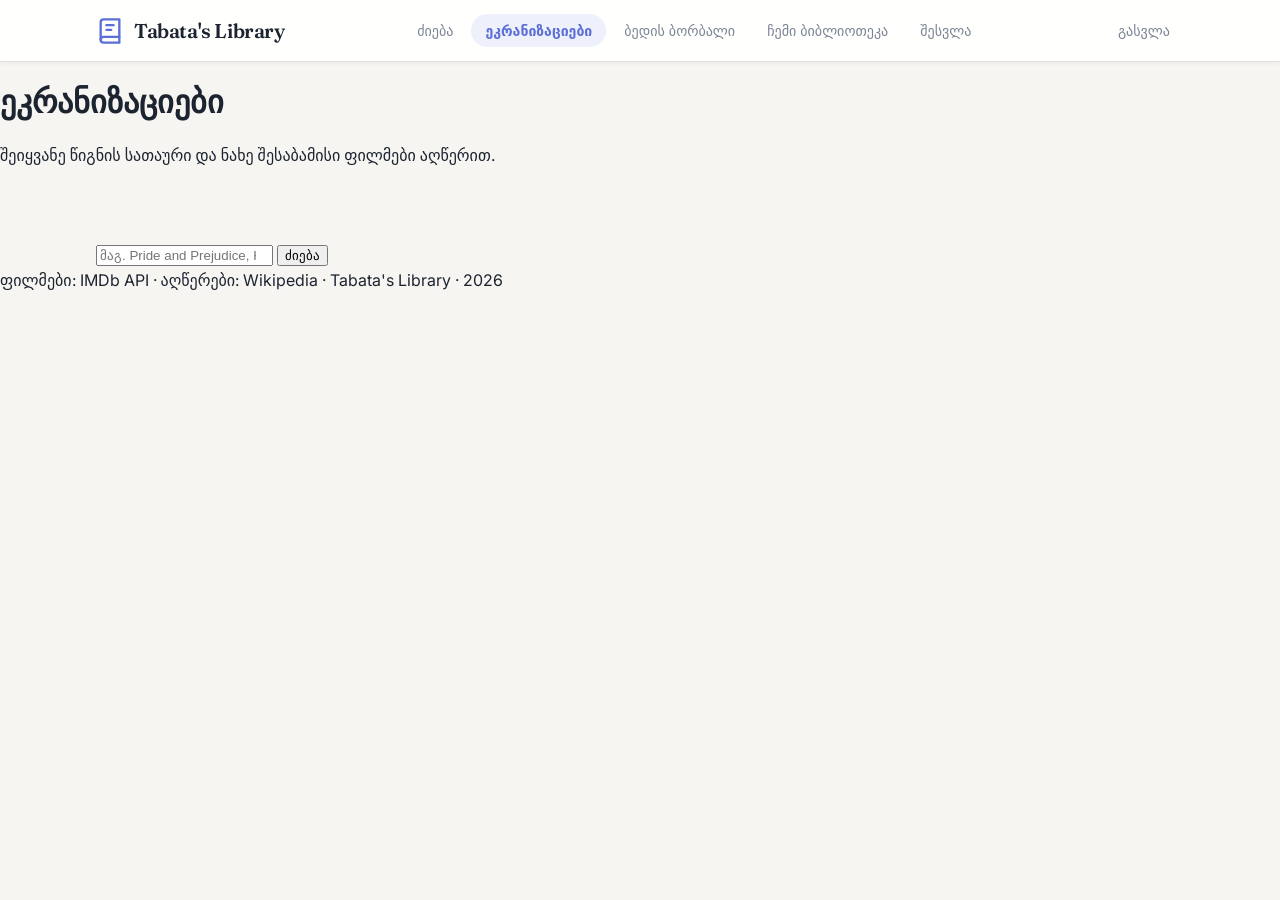
==== adaptations.html @ bb5776ea "feat: added 2 page 1 for saved books in "my library" and other for "movies"" ====
<!DOCTYPE html>
<html lang="ka">
<head>
  <meta charset="UTF-8" />
  <meta name="viewport" content="width=device-width, initial-scale=1.0" />
  <title>ეკრანიზაციები — Tabata's Library</title>
  <link rel="icon" href="assets/logo.svg" type="image/svg+xml" />
  <link rel="preconnect" href="https://fonts.googleapis.com" />
  <link rel="preconnect" href="https://fonts.gstatic.com" crossorigin />
  <link href="https://fonts.googleapis.com/css2?family=Fraunces:ital,wght@0,500;0,600;1,500&family=Inter:wght@400;500;600&display=swap" rel="stylesheet" />
  <link rel="stylesheet" href="css/style.css" />
</head>
<body data-page="adaptations">

  <header class="site-header">
    <nav class="nav" aria-label="მთავარი ნავიგაცია">
      <a class="nav__brand" href="index.html">
        <img src="assets/logo.svg" alt="Tabata's Library ლოგო" width="28" height="28" />
        Tabata's Library
      </a>
      <ul class="nav__links" id="nav-guest" role="list">
        <li><a class="nav__link" href="index.html">ძიება</a></li>
        <li><a class="nav__link" href="adaptations.html">ეკრანიზაციები</a></li>
        <li><a class="nav__link" href="roulette.html">ბედის ბორბალი</a></li>
        <li><a class="nav__link" href="saved.html">ჩემი ბიბლიოთეკა</a></li>
        <li><a class="nav__link" href="login.html">შესვლა</a></li>
      </ul>
      <div class="nav__user" id="nav-user" hidden>
        <ul class="nav__user-links" role="list">
          <li><button class="nav__logout" id="nav-logout" type="button">გასვლა</button></li>
        </ul>
      </div>
    </nav>
  </header>

  <div class="adapt-hero">
    <div class="adapt-hero__overlay"></div>
    <div class="adapt-hero__content">
      <h1 class="adapt-hero__title">ეკრანიზაციები</h1>
      <p class="adapt-hero__sub">შეიყვანე წიგნის სათაური და ნახე შესაბამისი ფილმები აღწერით.</p>
    </div>
    <div class="adapt-hero__wave" aria-hidden="true">
      <svg viewBox="0 0 1440 56" xmlns="http://www.w3.org/2000/svg" preserveAspectRatio="none">
        <path d="M0,0 C480,56 960,56 1440,0 L1440,56 L0,56 Z" fill="#f7f5f2"/>
      </svg>
    </div>
  </div>

  <main class="container">

    <section aria-label="ფილმების ძიება">
      <form class="adapt-search" id="adapt-form">
        <label class="sr-only" for="adapt-input">წიგნის სათაური</label>
        <input
          class="adapt-search__input"
          id="adapt-input"
          type="search"
          name="book"
          placeholder="მაგ. Pride and Prejudice, Harry Potter…"
          required
          minlength="2"
        />
        <button class="btn" type="submit">ძიება</button>
      </form>

      <div class="adapt-picks" id="adapt-picks" hidden aria-label="შენახული წიგნები"></div>

      <div class="films" id="films" aria-live="polite"></div>
    </section>

  </main>

  <footer class="site-footer">
    ფილმები: IMDb API · აღწერები: Wikipedia · Tabata's Library · 2026
  </footer>

  <script type="module" src="js/main.js"></script>
</body>
</html>
---- css/style.css ----
:root {
  /* ფერების პალიტრა */
  --bg:           #f7f5f2;
  --surface:      #ffffff;
  --surface-2:    #f0ece6;
  --ink:          #1c2430;
  --ink-2:        #3d4a5c;
  --muted:        #7a8494;
  --accent:       #5b6fd6;
  --accent-hover: #4a5bc4;
  --accent-soft:  #eef0fb;
  --accent-mid:   #d4daf5;
  --border:       #e4e0d8;
  --danger:       #c45c5c;
  --danger-soft:  #fdf0f0;
  --success:      #4a8f6e;
  --success-soft: #edf7f1;

  /* ჩრდილები */
  --shadow-sm: 0 1px 4px rgba(28, 36, 48, 0.06);
  --shadow-md: 0 6px 24px rgba(28, 36, 48, 0.09);
  --shadow-lg: 0 16px 48px rgba(28, 36, 48, 0.12);

  /* დაშორებები და ფორმები */
  --space:     16px;
  --radius:    12px;
  --radius-lg: 18px;
  --maxw:      1120px;

  /* შრიფტები */
  --font-body: "Inter", system-ui, -apple-system, "Segoe UI", Roboto, sans-serif;
  --font-head: "Fraunces", Georgia, "Times New Roman", serif;
}


/* ===== reset ===== */

*, *::before, *::after { box-sizing: border-box; }

body {
  margin: 0;
  background: var(--bg);
  color: var(--ink);
  font-family: var(--font-body);
  line-height: 1.6;
  -webkit-font-smoothing: antialiased;
}

a   { color: var(--accent); }
img { display: block; max-width: 100%; }
h1, h2, h3 { font-family: var(--font-head); font-weight: 600; line-height: 1.2; }

.sr-only {
  position: absolute;
  width: 1px; height: 1px;
  padding: 0; margin: -1px;
  overflow: hidden;
  clip: rect(0, 0, 0, 0);
  white-space: nowrap;
  border: 0;
}

.container {
  width: 100%;
  max-width: var(--maxw);
  margin: 0 auto;
  padding: 0 var(--space);
}

.spinner {
  display: inline-block;
  width: 18px; height: 18px;
  border: 2.5px solid var(--accent-mid);
  border-top-color: var(--accent);
  border-radius: 50%;
  animation: spin 0.7s linear infinite;
  flex-shrink: 0;
}

@keyframes spin { to { transform: rotate(360deg); } }

.feedback     { font-size: 0.88rem; font-weight: 500; }
.feedback--ok  { color: var(--success); }
.feedback--err { color: var(--danger); }


/* ===== header ===== */

.site-header {
  background: rgba(255, 255, 255, 0.92);
  border-bottom: 1px solid var(--border);
  box-shadow: var(--shadow-sm);
  position: sticky;
  top: 0;
  z-index: 20;
  backdrop-filter: blur(10px);
}


/* ===== nav — Flexbox აქ გამოიყენე ===== */

.nav {
  display: flex;
  align-items: center;
  justify-content: space-between;
  gap: var(--space);
  padding: 14px var(--space);
  max-width: var(--maxw);
  margin: 0 auto;
}

.nav__brand {
  display: flex;
  align-items: center;
  gap: 10px;
  font-family: var(--font-head);
  font-size: 1.25rem;
  font-weight: 600;
  color: var(--ink);
  text-decoration: none;
  letter-spacing: -0.02em;
}

.nav__links {
  display: flex;
  gap: 4px;
  list-style: none;
  margin: 0;
  padding: 0;
  flex-wrap: wrap;
  justify-content: flex-end;
}

.nav__link {
  padding: 8px 14px;
  border-radius: 999px;
  text-decoration: none;
  color: var(--muted);
  font-weight: 500;
  font-size: 0.88rem;
  transition:  0.15s, color 0.15s;
}

.nav__link:hover      { background: var(--accent-soft); color: var(--accent); }
.nav__link--active    { color: var(--accent); background: var(--accent-soft); font-weight: 600; }

.nav__user {
  display: flex;
  align-items: center;
  gap: 16px;
  flex-wrap: wrap;
  justify-content: flex-end;
}

.nav__user-text        { font-size: 0.85rem; color: var(--muted); }
.nav__user-text strong { color: var(--ink); font-weight: 600; }

.nav__user-links {
  display: flex;
  gap: 4px;
  list-style: none;
  margin: 0;
  padding: 0;
  flex-wrap: wrap;
}

.nav__logout {
  padding: 8px 14px;
  border-radius: 999px;
  border: none;
  background: transparent;
  color: var(--muted);
  font-family: inherit;
  font-size: 0.88rem;
  font-weight: 500;
  cursor: pointer;
  transition:  0.15s, color 0.15s;
}

.nav__logout:hover { background: var(--danger-soft); color: var(--danger); }


/* ===== hero — მთავარი გვერდი ===== */

.hero-band {
  position: relative;
  background-image: url('../assets/bg-shelf-dark.jpg');
  background-size: cover;
  background-position: center 30%;
  overflow: hidden;
}

.hero-band::before {
  content: '';
  position: absolute;
  inset: 0;
  background: linear-gradient(160deg, rgba(8,5,2,0.72) 0%, rgba(20,12,4,0.82) 60%, rgba(30,18,6,0.88) 100%);
  z-index: 0;
}

.hero-band::after {
  content: '';
  position: absolute;
  top: -80px; right: -100px;
  width: 420px; height: 420px;
  border-radius: 50%;
  background: radial-gradient(circle, rgba(91,111,214,0.18) 0%, transparent 50%);
  pointer-events: none;
  z-index: 0;
}

.hero {
  position: relative;
  z-index: 1;
  padding: 80px var(--space) 60px;
  text-align: center;
  max-width: var(--maxw);
  margin: 0 auto;
}

.hero__title {
  font-size: 2.7rem;
  margin: 0 0 12px;
  letter-spacing: -0.03em;
  line-height: 1.12;
  color: #f5f0e8;
  text-shadow: 0 2px 24px rgba(0,0,0,0.45);
}

.hero__title em { color: #d4b896; font-style: normal; }

.hero__subtitle {
  color: rgba(245,240,232,0.72);
  margin: 0 auto;
  max-width: 520px;
  font-size: 1.05rem;
}

.search {
  display: flex;
  gap: 10px;
  margin: 32px auto 0;
  max-width: 580px;
}

.search__input {
  flex: 1;
  padding: 15px 20px;
  font-size: 1rem;
  border: 1.5px solid rgba(255,255,255,0.22);
  border-radius: var(--radius);
  background: rgba(255,255,255,0.12);
  backdrop-filter: blur(12px);
  font-family: inherit;
  color: #f5f0e8;
  transition: border-color 0.15s, box-shadow 0.15s,  0.15s;
}

.search__input::placeholder { color: rgba(245,240,232,0.52); }

.search__input:focus {
  outline: none;
  border-color: rgba(212,184,150,0.6);
  background: rgba(255,255,255,0.18);
  box-shadow: 0 0 0 3px rgba(212,184,150,0.18);
  color: #f5f0e8;
}

.btn--hero {
  background: #d4b896;
  color: #1c1208;
  font-weight: 600;
  border: none;
  padding: 15px 28px;
  border-radius: var(--radius);
  font-family: inherit;
  font-size: 1rem;
  cursor: pointer;
  transition:  0.15s, transform 0.12s;
  white-space: nowrap;
}

.btn--hero:hover { background: #c9a67c; transform: translateY(-1px); }

.hero-band__wave {
  position: relative;
  z-index: 1;
  line-height: 0;
  margin-top: -2px;
}

.hero-band__wave svg { display: block; width: 100%; height: 72px; }

/* ===== login გვერდი ===== */

body.login-page {
  min-height: 100vh;
  background: var(--bg);
  overflow-x: hidden;
}

.login-split {
  display: grid;
  grid-template-columns: 1fr 1fr;
  min-height: 100vh;
}

.login-split__visual {
  position: relative;
  background-image: url('../assets/ loginis_foto.jpg');
  background-size: cover;
  background-position: center 30%;
  display: flex;
  flex-direction: column;
  justify-content: flex-end;
  overflow: hidden;
}

.login-split__visual-overlay {
  position: absolute;
  inset: 0;
  background: linear-gradient(180deg, rgba(10,6,2,0.35) 0%, rgba(50,31,12,0.5) 70%, rgba(10,6,2,0.92) 100%);
}

.login-split__visual-content {
  position: relative;
  z-index: 1;
  padding: 48px 48px 52px;
  display: flex;
  flex-direction: column;
  gap: 28px;
}

.login-split__brand {
  display: flex;
  align-items: center;
  gap: 12px;
  font-family: var(--font-head);
  font-size: 1.4rem;
  font-weight: 600;
  color: #f5f0e8;
  letter-spacing: -0.02em;
}

.login-split__brand img { filter: brightness(0) invert(1); opacity: 0.9; }

.login-split__quote {
  margin: 0;
  font-family: var(--font-head);
  font-style: italic;
  font-size: 1.25rem;
  line-height: 1.55;
  color: rgba(245,240,232,0.88);
  border-left: 3px solid #d4b896;
  padding-left: 20px;
}

.login-split__quote cite {
  display: block;
  margin-top: 14px;
  font-style: normal;
  font-family: var(--font-body);
  font-size: 0.82rem;
  color: #d4b896;
  font-weight: 500;
  letter-spacing: 0.02em;
}

.login-split__back {
  font-size: 0.82rem;
  color: rgba(245,240,232,0.55);
  text-decoration: none;
  transition: color 0.15s;
  align-self: flex-start;
}

.login-split__back:hover { color: #d4b896; }

.login-split__form-panel {
  background: var(--bg);
  display: flex;
  flex-direction: column;
  overflow-y: auto;
}

.login-split__nav {
  display: flex;
  gap: 4px;
  padding: 12px 20px;
  border-bottom: 1px solid var(--border);
  flex-wrap: wrap;
  flex-shrink: 0;
}

.login-split__nav-link {
  padding: 7px 14px;
  border-radius: 999px;
  text-decoration: none;
  color: var(--muted);
  font-size: 0.85rem;
  font-weight: 500;
  transition: background 0.15s, color 0.15s;
}

.login-split__nav-link:hover,
.login-split__nav-link--active    { background: var(--accent-soft); color: var(--accent); }
.login-split__nav-link--active    { font-weight: 600; }

.login-split__main {
  flex: 1;
  display: flex;
  flex-direction: row;
  align-items: center;
  gap: 48px;
  padding: 24px 52px;
  width: 100%;
}

.login-welcome,
#login-form-wrap { flex: 1; min-width: 0; }

#login-form-wrap {
  border-left: 1px solid var(--border);
  padding-left: 48px;
}

.login-split__main:has(#logged-in-panel[hidden]) #login-form-wrap {
  border-left: none;
  padding-left: 0;
}

.login-welcome {
  display: flex;
  flex-direction: column;
  align-items: flex-start;
}

.login-welcome__avatar {
  width: 60px; height: 60px;
  border-radius: 50%;
  background: var(--accent-soft);
  border: 2px solid var(--accent-mid);
  display: flex;
  align-items: center;
  justify-content: center;
  margin-bottom: 18px;
}

.login-welcome__title {
  font-family: var(--font-head);
  font-size: 1.75rem;
  margin: 0 0 8px;
  letter-spacing: -0.03em;
  color: var(--ink);
}

.login-welcome__sub    { margin: 0 0 24px; color: var(--muted); font-size: 0.9rem; }

.login-welcome__actions { display: flex; gap: 10px; flex-wrap: wrap; }

.login-welcome__primary { padding: 12px 24px; font-size: 0.95rem; }

.login-form__title {
  font-size: 1.7rem;
  margin: 0 0 5px;
  letter-spacing: -0.03em;
  color: var(--ink);
}

.login-form__sub { margin: 0 0 18px; color: var(--muted); font-size: 0.9rem; line-height: 1.45; }

.login-split__main .form__row  { margin-bottom: 12px; }
.login-split__main .form__input { padding: 10px 14px; font-size: 0.9rem; }

.login-form__submit {
  width: 100%;
  padding: 11px;
  font-size: 0.95rem;
  margin-top: 4px;
}

.form__row--check { margin-top: -2px; margin-bottom: 6px; }
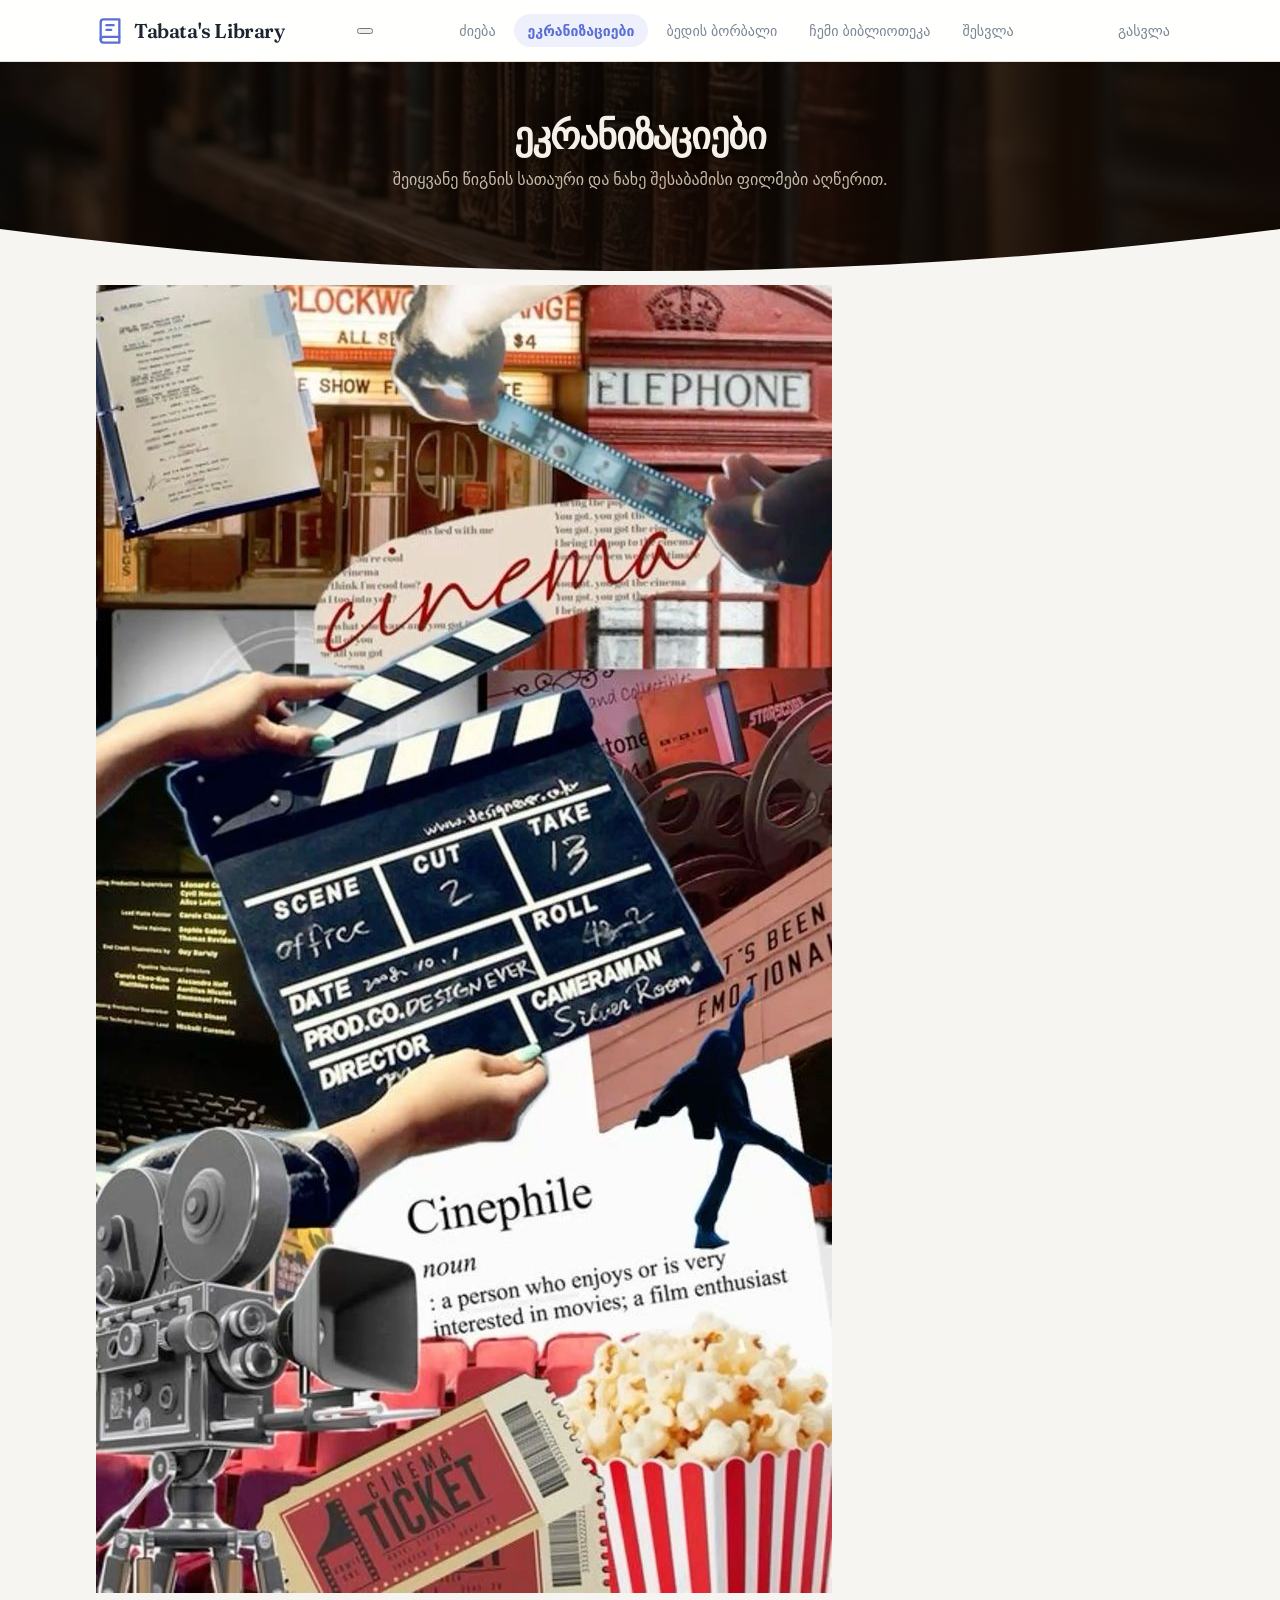
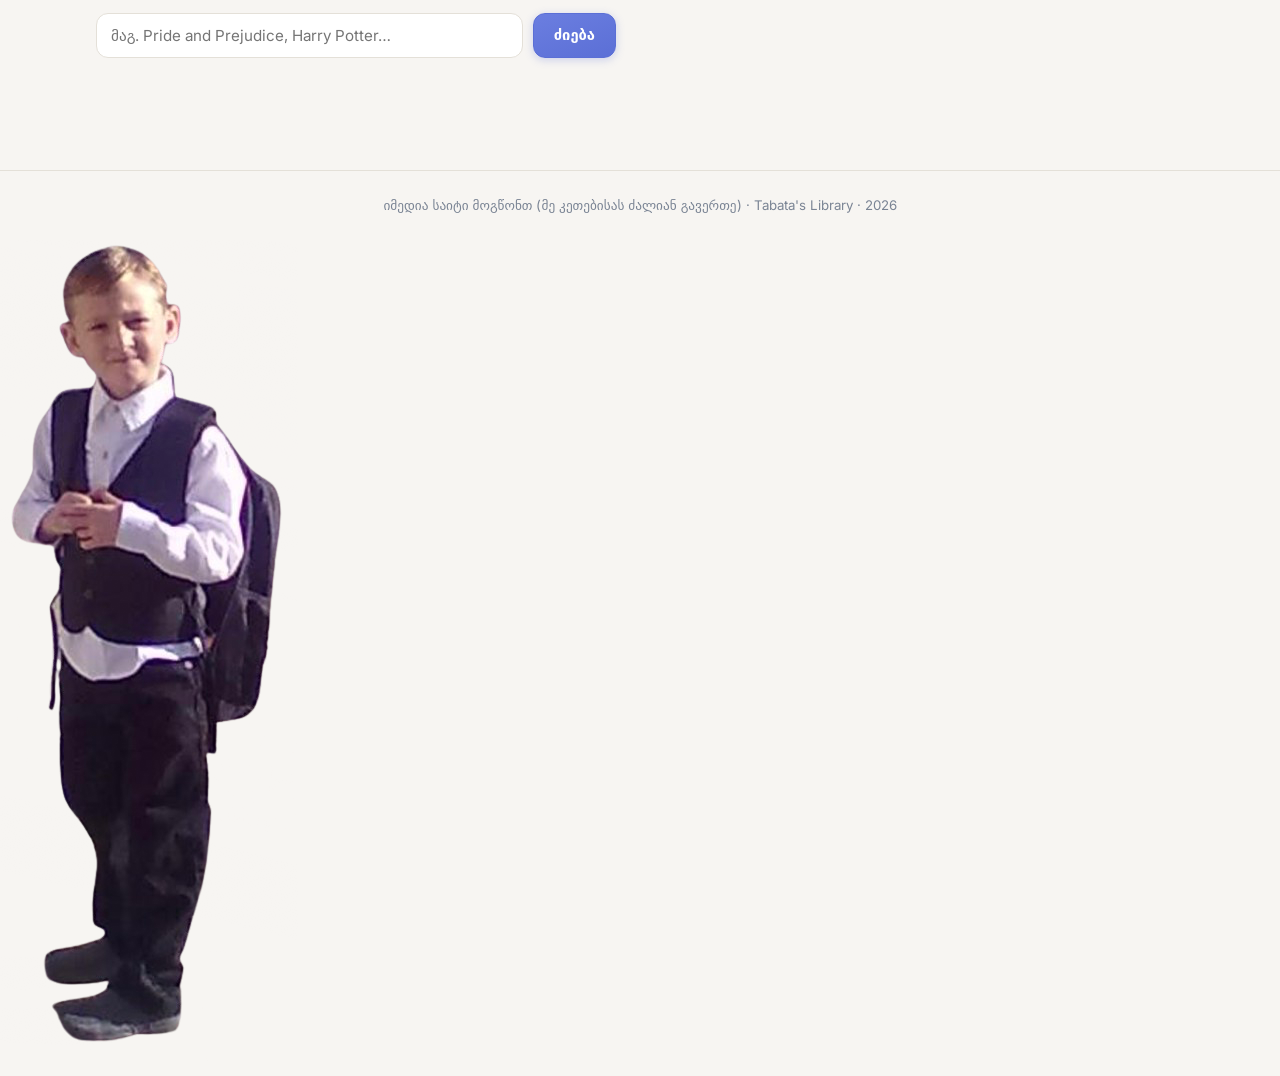
==== commit 1cd79552: "feat: chaneged the footer and also some details" ====
--- a/adaptations.html
+++ b/adaptations.html
@@ -18,15 +18,19 @@
         <img src="assets/logo.svg" alt="Tabata's Library ლოგო" width="28" height="28" />
         Tabata's Library
       </a>
+      <button class="nav__burger" id="nav-burger" type="button" aria-label="მენიუ" aria-expanded="false">
+        <span></span><span></span><span></span>
+      </button>
       <ul class="nav__links" id="nav-guest" role="list">
         <li><a class="nav__link" href="index.html">ძიება</a></li>
         <li><a class="nav__link" href="adaptations.html">ეკრანიზაციები</a></li>
         <li><a class="nav__link" href="roulette.html">ბედის ბორბალი</a></li>
         <li><a class="nav__link" href="saved.html">ჩემი ბიბლიოთეკა</a></li>
-        <li><a class="nav__link" href="login.html">შესვლა</a></li>
+        <li id="nav-login-item"><a class="nav__link" href="login.html">შესვლა</a></li>
       </ul>
       <div class="nav__user" id="nav-user" hidden>
         <ul class="nav__user-links" role="list">
+          <li><span class="nav__user-name" id="nav-user-name"></span></li>
           <li><button class="nav__logout" id="nav-logout" type="button">გასვლა</button></li>
         </ul>
       </div>
@@ -48,32 +52,43 @@
 
   <main class="container">
 
-    <section aria-label="ფილმების ძიება">
-      <form class="adapt-search" id="adapt-form">
-        <label class="sr-only" for="adapt-input">წიგნის სათაური</label>
-        <input
-          class="adapt-search__input"
-          id="adapt-input"
-          type="search"
-          name="book"
-          placeholder="მაგ. Pride and Prejudice, Harry Potter…"
-          required
-          minlength="2"
-        />
-        <button class="btn" type="submit">ძიება</button>
-      </form>
+    <div class="adapt-layout">
 
-      <div class="adapt-picks" id="adapt-picks" hidden aria-label="შენახული წიგნები"></div>
+      <aside class="adapt-sidebar">
+        <img class="adapt-sidebar__img" src="assets/ekranizaciis.jpg" alt="ეკრანიზაციები" />
+      </aside>
 
-      <div class="films" id="films" aria-live="polite"></div>
-    </section>
+      <section class="adapt-content" aria-label="ფილმების ძიება">
+        <form class="adapt-search" id="adapt-form">
+          <label class="sr-only" for="adapt-input">წიგნის სათაური</label>
+          <input
+            class="adapt-search__input"
+            id="adapt-input"
+            type="search"
+            name="book"
+            placeholder="მაგ. Pride and Prejudice, Harry Potter…"
+            required
+            minlength="2"
+          />
+          <button class="btn" type="submit">ძიება</button>
+        </form>
+
+        <div class="adapt-picks" id="adapt-picks" hidden aria-label="შენახული წიგნები"></div>
+
+        <div class="films" id="films" aria-live="polite"></div>
+      </section>
+
+    </div>
 
   </main>
 
   <footer class="site-footer">
-    ფილმები: IMDb API · აღწერები: Wikipedia · Tabata's Library · 2026
+    იმედია საიტი მოგწონთ (მე კეთებისას ძალიან გავერთე) · Tabata's Library · 2026
   </footer>
 
+  
+  <div class="me-corner" title="გამარჯობა! 👋"><img src="assets/me.png" alt="Tabata" /></div>
   <script type="module" src="js/main.js"></script>
+  <script type="module" src="js/adaptations.js"></script>
 </body>
 </html>
--- a/css/style.css
+++ b/css/style.css
@@ -1,3 +1,5 @@
+
+
 :root {
   /* ფერების პალიტრა */
   --bg:           #f7f5f2;
@@ -138,7 +140,7 @@
   color: var(--muted);
   font-weight: 500;
   font-size: 0.88rem;
-  transition:  0.15s, color 0.15s;
+  transition: background 0.15s, color 0.15s;
 }
 
 .nav__link:hover      { background: var(--accent-soft); color: var(--accent); }
@@ -151,9 +153,6 @@
   flex-wrap: wrap;
   justify-content: flex-end;
 }
-
-.nav__user-text        { font-size: 0.85rem; color: var(--muted); }
-.nav__user-text strong { color: var(--ink); font-weight: 600; }
 
 .nav__user-links {
   display: flex;
@@ -174,7 +173,7 @@
   font-size: 0.88rem;
   font-weight: 500;
   cursor: pointer;
-  transition:  0.15s, color 0.15s;
+  transition: background 0.15s, color 0.15s;
 }
 
 .nav__logout:hover { background: var(--danger-soft); color: var(--danger); }
@@ -228,13 +227,6 @@
 }
 
 .hero__title em { color: #d4b896; font-style: normal; }
-
-.hero__subtitle {
-  color: rgba(245,240,232,0.72);
-  margin: 0 auto;
-  max-width: 520px;
-  font-size: 1.05rem;
-}
 
 .search {
   display: flex;
@@ -253,7 +245,7 @@
   backdrop-filter: blur(12px);
   font-family: inherit;
   color: #f5f0e8;
-  transition: border-color 0.15s, box-shadow 0.15s,  0.15s;
+  transition: border-color 0.15s, box-shadow 0.15s, background 0.15s;
 }
 
 .search__input::placeholder { color: rgba(245,240,232,0.52); }
@@ -276,7 +268,7 @@
   font-family: inherit;
   font-size: 1rem;
   cursor: pointer;
-  transition:  0.15s, transform 0.12s;
+  transition: background 0.15s, transform 0.12s;
   white-space: nowrap;
 }
 
@@ -290,6 +282,147 @@
 }
 
 .hero-band__wave svg { display: block; width: 100%; height: 72px; }
+
+
+/* ===== ეკრანიზაციების hero ===== */
+
+.adapt-hero {
+  position: relative;
+  background-image: url('../assets/bg-shelf-dark.jpg');
+  background-size: cover;
+  background-position: center 55%;
+  overflow: hidden;
+}
+
+.adapt-hero__overlay {
+  position: absolute;
+  inset: 0;
+  background: linear-gradient(160deg, rgba(8,5,2,0.75) 0%, rgba(20,10,4,0.85) 100%);
+}
+
+.adapt-hero__content {
+  position: relative;
+  z-index: 1;
+  text-align: center;
+  padding: 52px var(--space) 36px;
+  max-width: var(--maxw);
+  margin: 0 auto;
+}
+
+.adapt-hero__title {
+  font-family: var(--font-head);
+  font-size: 2.4rem;
+  margin: 0 0 10px;
+  letter-spacing: -0.03em;
+  line-height: 1.12;
+  color: #f5f0e8;
+  text-shadow: 0 2px 20px rgba(0,0,0,0.5);
+}
+
+.adapt-hero__sub { margin: 0; color: rgba(245,235,215,0.78); font-size: 1rem; }
+
+.adapt-hero__wave { position: relative; z-index: 1; line-height: 0; }
+.adapt-hero__wave svg { display: block; width: 100%; height: 56px; }
+
+
+/* ===== ბიბლიოთეკის გვერდის hero ===== */
+
+.shelf-hero {
+  position: relative;
+  background-image: url('../assets/bg-shelf-warm.jpg');
+  background-size: cover;
+  background-position: center 35%;
+  overflow: hidden;
+  display: flex;
+  flex-direction: column;
+  justify-content: center;
+}
+
+.shelf-hero__overlay {
+  position: absolute;
+  inset: 0;
+  background: linear-gradient(160deg, rgba(40,22,8,0.70) 0%, rgba(60,35,10,0.78) 100%);
+}
+
+.shelf-hero__content {
+  position: relative;
+  z-index: 1;
+  text-align: center;
+  padding: 52px var(--space) 36px;
+  max-width: var(--maxw);
+  margin: 0 auto;
+  width: 100%;
+}
+
+.shelf-hero__title {
+  font-family: var(--font-head);
+  font-size: 2.4rem;
+  margin: 0 0 10px;
+  letter-spacing: -0.03em;
+  line-height: 1.12;
+  color: #f5f0e8;
+  text-shadow: 0 2px 20px rgba(0,0,0,0.5);
+}
+
+.shelf-hero__sub          { margin: 0; color: rgba(245,235,215,0.80); font-size: 1rem; }
+.shelf-hero__sub strong   { color: #d4b896; }
+
+.shelf-hero__wave         { position: relative; z-index: 1; line-height: 0; }
+.shelf-hero__wave svg     { display: block; width: 100%; height: 56px; }
+
+
+/* ===== სტატისტიკის ბენდი (ჩემი ბიბლიოთეკა) ===== */
+
+.stats-band {
+  background: var(--surface);
+  border-bottom: 1px solid var(--border);
+}
+
+.stats-band__grid {
+  display: flex;
+  align-items: stretch;
+  justify-content: center;
+}
+
+.stats-band__item {
+  flex: 1;
+  display: flex;
+  flex-direction: column;
+  align-items: center;
+  justify-content: center;
+  gap: 4px;
+  padding: 24px 20px;
+  text-align: center;
+}
+
+.stats-band__divider {
+  width: 1px;
+  background: var(--border);
+  align-self: stretch;
+  margin: 16px 0;
+}
+
+.stats-band__num {
+  font-family: var(--font-head);
+  font-size: 2.2rem;
+  font-weight: 600;
+  line-height: 1;
+  color: var(--ink);
+  letter-spacing: -0.03em;
+}
+
+.stats-band__num--want    { color: var(--accent); }
+.stats-band__num--reading { color: #b07a2a; }
+.stats-band__num--read    { color: var(--success); }
+
+.stats-band__label {
+  font-size: 0.72rem;
+  font-weight: 500;
+  color: var(--muted);
+  text-transform: uppercase;
+  letter-spacing: 0.06em;
+}
+
 
 /* ===== login გვერდი ===== */
 
@@ -480,3 +613,843 @@
 }
 
 .form__row--check { margin-top: -2px; margin-bottom: 6px; }
+
+
+/* ===== form ===== */
+
+.form {
+  background: var(--surface);
+  border: 1px solid var(--border);
+  border-radius: var(--radius-lg);
+  padding: 28px;
+  max-width: 460px;
+  margin: 20px 0 64px;
+  box-shadow: var(--shadow-sm);
+}
+
+.form__row    { margin-bottom: 20px; }
+.form__label  { display: block; font-weight: 600; margin-bottom: 6px; font-size: 0.9rem; color: var(--ink-2); }
+.form__hint   { font-size: 0.79rem; color: var(--muted); display: block; margin-top: 5px; }
+
+.form__input {
+  width: 100%;
+  padding: 11px 14px;
+  border: 1.5px solid var(--border);
+  border-radius: 8px;
+  font-family: inherit;
+  font-size: 0.94rem;
+  background: var(--bg);
+  color: var(--ink);
+  transition: border-color 0.15s, box-shadow 0.15s;
+}
+
+.form__input:focus {
+  outline: none;
+  border-color: var(--accent);
+  box-shadow: 0 0 0 3px rgba(91,111,214,0.14);
+}
+
+.form__choice {
+  display: inline-flex;
+  align-items: center;
+  gap: 7px;
+  font-size: 0.91rem;
+  cursor: pointer;
+}
+
+.select {
+  padding: 9px 12px;
+  border: 1.5px solid var(--border);
+  border-radius: 8px;
+  font-family: inherit;
+  font-size: 0.92rem;
+  background: var(--surface);
+  color: var(--ink);
+}
+
+.select:focus { outline: none; border-color: var(--accent); }
+
+/* ეკრანიზაციების ძიების ფორმა */
+.adapt-search {
+  display: flex;
+  gap: 10px;
+  max-width: 520px;
+  margin: 20px 0 8px;
+}
+
+.adapt-search__input {
+  flex: 1;
+  padding: 12px 14px;
+  border: 1px solid var(--border);
+  border-radius: var(--radius);
+  font-family: inherit;
+  font-size: 0.95rem;
+  background: var(--surface);
+  color: var(--ink);
+}
+
+.adapt-search__input:focus { outline: none; border-color: var(--accent); }
+
+.adapt-picks {
+  display: flex;
+  flex-wrap: wrap;
+  gap: 8px;
+  margin: 16px 0 8px;
+}
+
+.adapt-picks__btn {
+  padding: 6px 12px;
+  border: 1px solid var(--border);
+  border-radius: 999px;
+  background: var(--surface);
+  color: var(--ink-2);
+  font-family: inherit;
+  font-size: 0.82rem;
+  cursor: pointer;
+  transition: border-color 0.15s, color 0.15s;
+}
+
+.adapt-picks__btn:hover { border-color: var(--accent); color: var(--accent); }
+
+
+/* ===== results grid — CSS Grid აქ გამოიყენე ===== */
+
+.grid {
+  display: grid;
+  grid-template-columns: repeat(auto-fill, minmax(160px, 1fr));
+  gap: 22px;
+  padding: 28px 0 64px;
+}
+
+
+/* ===== card ===== */
+
+.card {
+  background: var(--surface);
+  border: 1px solid var(--border);
+  border-radius: var(--radius-lg);
+  overflow: hidden;
+  cursor: pointer;
+  display: flex;
+  flex-direction: column;
+  box-shadow: var(--shadow-sm);
+  transition: transform 0.18s ease, box-shadow 0.18s ease;
+}
+
+.card:hover { transform: translateY(-4px); box-shadow: var(--shadow-md); }
+
+.card__cover {
+  width: 100%;
+  aspect-ratio: 2 / 3;
+  object-fit: cover;
+  background: var(--accent-soft);
+}
+
+.card__body {
+  padding: 14px 16px 16px;
+  display: flex;
+  flex-direction: column;
+  gap: 4px;
+  flex: 1;
+}
+
+.card__title  { font-size: 0.92rem; margin: 0; line-height: 1.35; }
+.card__author { font-size: 0.8rem;  color: var(--muted); margin: 0; }
+.card__year   { font-size: 0.76rem; color: var(--muted); margin-top: 2px; }
+
+
+/* ===== ფილმის ბარათები (ეკრანიზაციები) ===== */
+
+.films {
+  display: grid;
+  grid-template-columns: repeat(auto-fill, minmax(210px, 1fr));
+  gap: 24px;
+  padding: 24px 0 64px;
+}
+
+.films .status,
+.films .empty { grid-column: 1 / -1; }
+
+.film-card {
+  display: flex;
+  flex-direction: column;
+  background: var(--surface);
+  border: 1px solid var(--border);
+  border-radius: var(--radius-lg);
+  overflow: hidden;
+  box-shadow: var(--shadow-sm);
+  transition: box-shadow 0.2s, transform 0.2s;
+}
+
+.film-card:hover { box-shadow: var(--shadow-md); transform: translateY(-4px); }
+
+.film-card__poster-wrap {
+  position: relative;
+  width: 100%;
+  aspect-ratio: 2 / 3;
+  background: var(--surface-2);
+  overflow: hidden;
+}
+
+.film-card__poster {
+  width: 100%; height: 100%;
+  object-fit: cover;
+  object-position: center top;
+  display: block;
+  transition: transform 0.3s ease;
+}
+
+.film-card:hover .film-card__poster { transform: scale(1.04); }
+
+.film-card__poster-placeholder {
+  width: 100%; height: 100%;
+  display: flex;
+  align-items: center;
+  justify-content: center;
+  background: linear-gradient(135deg, var(--accent-soft) 0%, var(--surface-2) 100%);
+  color: var(--muted);
+  font-size: 3rem;
+}
+
+.film-card__body {
+  display: flex;
+  flex-direction: column;
+  gap: 6px;
+  padding: 14px 16px 16px;
+  flex: 1;
+}
+
+.film-card__title {
+  font-family: var(--font-head);
+  font-size: 1rem;
+  font-weight: 600;
+  margin: 0;
+  line-height: 1.3;
+  color: var(--ink);
+  letter-spacing: -0.01em;
+}
+
+.film-card__meta {
+  font-size: 0.75rem;
+  color: var(--muted);
+  margin: 0;
+  white-space: nowrap;
+  overflow: hidden;
+  text-overflow: ellipsis;
+}
+
+.film-card__desc {
+  font-size: 0.82rem;
+  color: var(--ink-2);
+  margin: 4px 0 0;
+  line-height: 1.55;
+  display: -webkit-box;
+  -webkit-line-clamp: 4;
+  -webkit-box-orient: vertical;
+  overflow: hidden;
+}
+
+.film-card__link {
+  display: inline-block;
+  font-size: 0.78rem;
+  font-weight: 600;
+  margin-top: auto;
+  padding-top: 10px;
+  text-decoration: none;
+  color: var(--accent);
+}
+
+.film-card__link:hover { text-decoration: underline; }
+
+
+/* ===== წიგნის დეტალების გვერდი ===== */
+
+.detail {
+  display: grid;
+  grid-template-columns: 220px 1fr;
+  gap: 40px;
+  padding: 44px 0 64px;
+}
+
+.detail__cover {
+  width: 100%;
+  border-radius: var(--radius-lg);
+  border: 1px solid var(--border);
+  box-shadow: var(--shadow-md);
+}
+
+.detail__title  { font-size: 2rem; margin: 0 0 6px; letter-spacing: -0.02em; }
+.detail__author { color: var(--muted); margin: 0 0 20px; font-size: 1.05rem; }
+.detail__desc   { margin: 16px 0; max-width: 62ch; line-height: 1.75; color: var(--ink-2); }
+
+.subjects {
+  display: flex;
+  flex-wrap: wrap;
+  gap: 8px;
+  list-style: none;
+  padding: 0;
+  margin: 16px 0;
+}
+
+.subjects__tag {
+  font-size: 0.78rem;
+  background: var(--accent-soft);
+  color: var(--accent);
+  padding: 4px 11px;
+  border-radius: 999px;
+  font-weight: 500;
+}
+
+.shelf-box {
+  display: flex;
+  flex-wrap: wrap;
+  align-items: center;
+  gap: 10px;
+  padding: 16px 18px;
+  background: var(--surface-2);
+  border: 1px solid var(--border);
+  border-radius: var(--radius);
+  margin: 20px 0;
+}
+
+.free-read {
+  padding: 16px 18px;
+  background: var(--accent-soft);
+  border: 1px solid var(--accent-mid);
+  border-radius: var(--radius);
+  margin: 20px 0;
+}
+
+.free-read__label { margin: 0 0 10px; font-size: 0.9rem; color: var(--ink-2); }
+
+.free-read__row { display: flex; gap: 10px; flex-wrap: wrap; }
+
+.back-link {
+  display: inline-flex;
+  align-items: center;
+  gap: 4px;
+  margin: 28px 0 0;
+  text-decoration: none;
+  font-weight: 500;
+  color: var(--muted);
+  font-size: 0.9rem;
+}
+
+.back-link:hover { color: var(--accent); }
+
+
+/* ===== saved grid — CSS Grid აქ გამოიყენე ===== */
+
+.filter-tabs {
+  display: flex;
+  gap: 6px;
+  flex-wrap: wrap;
+  padding: 24px 0 8px;
+}
+
+.filter-tab {
+  padding: 8px 18px;
+  border: 1.5px solid var(--border);
+  border-radius: 999px;
+  background: var(--surface);
+  color: var(--ink-2);
+  font-family: inherit;
+  font-size: 0.85rem;
+  font-weight: 500;
+  cursor: pointer;
+  transition: border-color 0.15s, background 0.15s, color 0.15s;
+}
+
+.filter-tab:hover            { border-color: var(--accent-mid); color: var(--accent); background: var(--accent-soft); }
+.filter-tab--active          { background: var(--accent); border-color: var(--accent); color: #fff; }
+.filter-tab--active:hover    { background: var(--accent-hover); border-color: var(--accent-hover); color: #fff; }
+
+.shelf-card {
+  background: var(--surface);
+  border: 1px solid var(--border);
+  border-radius: var(--radius-lg);
+  overflow: hidden;
+  display: flex;
+  flex-direction: column;
+  box-shadow: var(--shadow-sm);
+  transition: box-shadow 0.18s, transform 0.18s;
+}
+
+.shelf-card:hover { box-shadow: var(--shadow-md); transform: translateY(-3px); }
+
+.shelf-card__link { display: block; text-decoration: none; color: inherit; }
+
+.shelf-card__cover {
+  width: 100%;
+  aspect-ratio: 2 / 3;
+  object-fit: cover;
+  object-position: center top;
+  background: var(--accent-soft);
+  display: block;
+  transition: transform 0.3s ease;
+}
+
+.shelf-card:hover .shelf-card__cover { transform: scale(1.03); }
+
+.shelf-card__body {
+  padding: 14px 16px 12px;
+  display: flex;
+  flex-direction: column;
+  gap: 6px;
+}
+
+.shelf-card__title  { font-size: 0.95rem; font-weight: 600; margin: 0; line-height: 1.35; color: var(--ink); }
+.shelf-card__author { font-size: 0.82rem; color: var(--muted); margin: 0; }
+
+.shelf-card__badge {
+  align-self: flex-start;
+  font-size: 0.7rem;
+  padding: 3px 10px;
+  border-radius: 999px;
+  font-weight: 600;
+  letter-spacing: 0.02em;
+}
+
+.shelf-card__badge--want    { background: var(--accent-soft);  color: var(--accent); }
+.shelf-card__badge--reading { background: #fff4e6;              color: #b07a2a; }
+.shelf-card__badge--read    { background: var(--success-soft);  color: var(--success); }
+
+.shelf-card__actions {
+  display: flex;
+  align-items: center;
+  flex-wrap: wrap;
+  gap: 8px;
+  padding: 0 14px 14px;
+  margin-top: auto;
+}
+
+.shelf-card__actions .select { flex: 1; min-width: 0; }
+
+
+/* ===== buttons ===== */
+
+.btn {
+  display: inline-flex;
+  align-items: center;
+  justify-content: center;
+  gap: 6px;
+  font-family: inherit;
+  font-size: 0.92rem;
+  font-weight: 600;
+  padding: 11px 20px;
+  border-radius: var(--radius);
+  border: 1.5px solid var(--accent);
+  background: linear-gradient(160deg, #6b7ee0 0%, var(--accent) 100%);
+  color: #fff;
+  cursor: pointer;
+  text-decoration: none;
+  transition: filter 0.15s, transform 0.1s, box-shadow 0.15s;
+  box-shadow: 0 2px 8px rgba(91,111,214,0.28);
+}
+
+.btn:hover        { filter: brightness(1.06); transform: translateY(-1px); }
+.btn:active       { transform: translateY(0); }
+.btn:focus-visible { outline: 2px solid var(--ink); outline-offset: 2px; }
+
+.btn--ghost {
+  background: transparent;
+  box-shadow: none;
+  color: var(--accent);
+}
+
+.btn--ghost:hover { background: var(--accent-soft); box-shadow: none; transform: none; filter: none; }
+
+.btn--danger {
+  background: transparent;
+  box-shadow: none;
+  border-color: var(--danger);
+  color: var(--danger);
+}
+
+.btn--danger:hover { background: var(--danger-soft); box-shadow: none; transform: none; filter: none; }
+
+.btn--small { padding: 7px 14px; font-size: 0.82rem; }
+
+
+/* ===== ჩატვირთვის და შეცდომის მდგომარეობები ===== */
+
+.status {
+  grid-column: 1 / -1;
+  padding: 36px;
+  text-align: center;
+  border-radius: var(--radius);
+  font-weight: 500;
+  display: flex;
+  align-items: center;
+  justify-content: center;
+  gap: 8px;
+}
+
+.status--loading { color: var(--muted); }
+.status--error   { color: var(--danger); background: var(--danger-soft); }
+
+.empty {
+  grid-column: 1 / -1;
+  color: var(--muted);
+  text-align: center;
+  padding: 56px 24px;
+  background: var(--surface);
+  border: 1px dashed var(--border);
+  border-radius: var(--radius-lg);
+}
+
+.empty__title  { font-family: var(--font-head); font-size: 1.2rem; color: var(--ink); margin: 0 0 8px; }
+.empty__action { margin-top: 16px; display: inline-flex; }
+
+
+/* ===== footer ===== */
+
+.site-footer {
+  border-top: 1px solid var(--border);
+  padding: 24px var(--space);
+  text-align: center;
+  color: var(--muted);
+  font-size: 0.83rem;
+}
+
+
+
+/* ===== ბედის ბორბალი (Roulette) ===== */
+
+.rq-hero {
+  position: relative;
+  background-image: url('../assets/bg-shelf-dark.jpg');
+  background-size: cover;
+  background-position: center 40%;
+  overflow: hidden;
+}
+
+.rq-hero__overlay {
+  position: absolute;
+  inset: 0;
+  background: linear-gradient(160deg, rgba(8,5,2,0.75) 0%, rgba(20,10,4,0.88) 100%);
+}
+
+.rq-hero__content {
+  position: relative;
+  z-index: 1;
+  text-align: center;
+  padding: 44px var(--space) 30px;
+  max-width: var(--maxw);
+  margin: 0 auto;
+  display: flex;
+  flex-direction: column;
+  align-items: center;
+  gap: 8px;
+}
+
+.rq-hero__badge {
+  display: inline-block;
+  background: rgba(212,184,150,0.18);
+  border: 1px solid rgba(212,184,150,0.35);
+  color: #d4b896;
+  font-size: 0.72rem;
+  font-weight: 600;
+  letter-spacing: 0.1em;
+  text-transform: uppercase;
+  padding: 4px 14px;
+  border-radius: 999px;
+  margin-bottom: 4px;
+}
+
+.rq-hero__title {
+  font-family: var(--font-head);
+  font-size: 2.3rem;
+  margin: 0;
+  letter-spacing: -0.03em;
+  line-height: 1.12;
+  color: #f5f0e8;
+  text-shadow: 0 2px 20px rgba(0,0,0,0.5);
+}
+
+.rq-hero__sub {
+  margin: 4px 0 0;
+  color: rgba(245,235,215,0.75);
+  font-size: 0.98rem;
+}
+
+.rq-hero__wave { position: relative; z-index: 1; line-height: 0; }
+.rq-hero__wave svg { display: block; width: 100%; height: 56px; }
+
+/* Layout */
+.rq-layout {
+  display: grid;
+  grid-template-columns: 360px 1fr;
+  gap: 0;
+  padding: 44px 0 64px;
+  align-items: start;
+}
+
+/* Quiz panel */
+.rq-quiz {
+  padding-right: 44px;
+  border-right: 1px solid var(--border);
+}
+
+.rq-quiz__title {
+  font-family: var(--font-head);
+  font-size: 1.35rem;
+  margin: 0 0 28px;
+  letter-spacing: -0.02em;
+  color: var(--ink);
+}
+
+.rq-group {
+  margin-bottom: 26px;
+}
+
+.rq-group__label {
+  font-size: 0.78rem;
+  font-weight: 600;
+  color: var(--muted);
+  text-transform: uppercase;
+  letter-spacing: 0.07em;
+  margin: 0 0 10px;
+}
+
+.rq-chips {
+  display: flex;
+  flex-wrap: wrap;
+  gap: 8px;
+}
+
+.rq-chip { cursor: pointer; }
+
+.rq-chip input {
+  position: absolute;
+  opacity: 0;
+  width: 0;
+  height: 0;
+  pointer-events: none;
+}
+
+.rq-chip span {
+  display: inline-block;
+  padding: 7px 16px;
+  border: 1.5px solid var(--border);
+  border-radius: 999px;
+  font-size: 0.84rem;
+  font-weight: 500;
+  color: var(--ink-2);
+  background: var(--surface);
+  transition: border-color 0.15s, background 0.15s, color 0.15s;
+  user-select: none;
+}
+
+.rq-chip:hover span {
+  border-color: var(--accent-mid);
+  background: var(--accent-soft);
+  color: var(--accent);
+}
+
+.rq-chip input:checked + span {
+  border-color: var(--accent);
+  background: var(--accent-soft);
+  color: var(--accent);
+  font-weight: 600;
+}
+
+.rq-spin-btn {
+  width: 100%;
+  padding: 13px;
+  font-size: 0.97rem;
+  margin-top: 8px;
+  gap: 10px;
+}
+
+.rq-spin-btn:disabled { opacity: 0.6; cursor: not-allowed; transform: none !important; }
+
+.rq-spin-btn--loading .rq-spin-icon { animation: spin 0.75s linear infinite; }
+
+/* Result panel */
+.rq-result {
+  padding-left: 52px;
+  display: flex;
+  align-items: center;
+  justify-content: center;
+  min-height: 380px;
+}
+
+/* Idle */
+.rq-idle {
+  display: flex;
+  flex-direction: column;
+  align-items: center;
+  gap: 12px;
+}
+
+.rq-cta-btn {
+  padding: 15px 36px;
+  font-size: 1.05rem;
+  gap: 10px;
+}
+
+.rq-idle__msg {
+  margin: 0;
+  font-size: 0.85rem;
+  color: var(--danger);
+  min-height: 1.2em;
+  text-align: center;
+}
+
+/* Loading */
+.rq-loading {
+  display: flex;
+  flex-direction: column;
+  align-items: center;
+  gap: 14px;
+}
+
+.rq-loading__spinner { width: 28px; height: 28px; border-width: 3px; }
+
+.rq-loading__text {
+  margin: 0;
+  color: var(--muted);
+  font-size: 0.9rem;
+}
+
+/* Book card */
+.rq-book {
+  display: flex;
+  gap: 28px;
+  align-items: flex-start;
+  animation: rq-appear 0.4s cubic-bezier(0.22, 1, 0.36, 1);
+}
+
+@keyframes rq-appear {
+  from { opacity: 0; transform: translateY(16px); }
+  to   { opacity: 1; transform: translateY(0); }
+}
+
+.rq-book__cover-wrap {
+  flex-shrink: 0;
+  width: 155px;
+  border-radius: var(--radius);
+  overflow: hidden;
+  box-shadow: var(--shadow-md);
+  background: var(--surface-2);
+}
+
+.rq-book__cover {
+  width: 100%;
+  aspect-ratio: 2 / 3;
+  object-fit: cover;
+  display: block;
+}
+
+.rq-book__body { flex: 1; min-width: 0; }
+
+.rq-book__genre-tag {
+  margin: 0 0 8px;
+  font-size: 0.72rem;
+  font-weight: 600;
+  color: var(--accent);
+  text-transform: uppercase;
+  letter-spacing: 0.1em;
+}
+
+.rq-book__title {
+  font-family: var(--font-head);
+  font-size: 1.45rem;
+  margin: 0 0 5px;
+  letter-spacing: -0.02em;
+  color: var(--ink);
+  line-height: 1.25;
+}
+
+.rq-book__meta {
+  margin: 0 0 14px;
+  color: var(--muted);
+  font-size: 0.88rem;
+}
+
+.rq-book__desc {
+  margin: 0 0 22px;
+  color: var(--ink-2);
+  font-size: 0.9rem;
+  line-height: 1.65;
+}
+
+.rq-book__actions { display: flex; gap: 10px; flex-wrap: wrap; }
+
+.rq-another-btn { gap: 8px; }
+
+/* ===== რესპონსიული ===== */
+
+@media (max-width: 860px) {
+  .login-split          { grid-template-columns: 1fr; min-height: auto; }
+  .login-split__visual  { min-height: 260px; }
+  .login-split__visual-content { padding: 32px 28px 36px; gap: 20px; }
+  .login-split__quote   { font-size: 1.05rem; }
+  .login-split__main    { flex-direction: column; padding: 28px 28px 36px; gap: 28px; }
+  .login-form__title    { font-size: 1.4rem; }
+  #login-form-wrap      { border-left: none; padding-left: 0; border-top: 1px solid var(--border); padding-top: 28px; }
+}
+
+@media (max-width: 600px) {
+  /* მობილური */
+  .nav              { flex-direction: column; gap: 10px; align-items: stretch; }
+  .nav__links       { justify-content: center; }
+  .nav__user        { flex-direction: column; align-items: center; gap: 8px; }
+  .nav__user-links  { justify-content: center; }
+  .search           { flex-direction: column; }
+  .adapt-search     { flex-direction: column; }
+  .detail           { grid-template-columns: 1fr; }
+  .detail__cover    { max-width: 180px; }
+  .grid             { grid-template-columns: repeat(2, 1fr); gap: 14px; }
+  .films            { grid-template-columns: 1fr; }
+  .hero__title       { font-size: 2rem; }
+  .adapt-hero__title { font-size: 1.8rem; }
+  .shelf-hero__title { font-size: 1.8rem; }
+  .rq-hero__title    { font-size: 1.8rem; }
+  .stats-band__num   { font-size: 1.6rem; }
+}
+
+@media (min-width: 1024px) {
+  /* დესქტოპი */
+  .hero__title { font-size: 3.1rem; }
+  .grid        { grid-template-columns: repeat(auto-fill, minmax(175px, 1fr)); }
+}
+
+@media (prefers-reduced-motion: reduce) {
+  .rq-chip span, .card, .btn, .nav__link, .search__input,
+  .form__input, .adapt-picks__btn { transition: none; }
+  .spinner { animation: none; }
+}
+
+
+
+
+@media (max-width: 800px) {
+  .rq-layout {
+    grid-template-columns: 1fr;
+    padding: 28px 0 48px;
+  }
+
+  .rq-quiz {
+    padding-right: 0;
+    border-right: none;
+    border-bottom: 1px solid var(--border);
+    padding-bottom: 32px;
+    margin-bottom: 32px;
+  }
+
+  .rq-result {
+    padding-left: 0;
+    min-height: 280px;
+  }
+
+  .rq-book {
+    flex-direction: column;
+    align-items: center;
+    text-align: center;
+  }
+
+  .rq-book__cover-wrap { width: 130px; }
+  .rq-book__actions { justify-content: center; }
+}
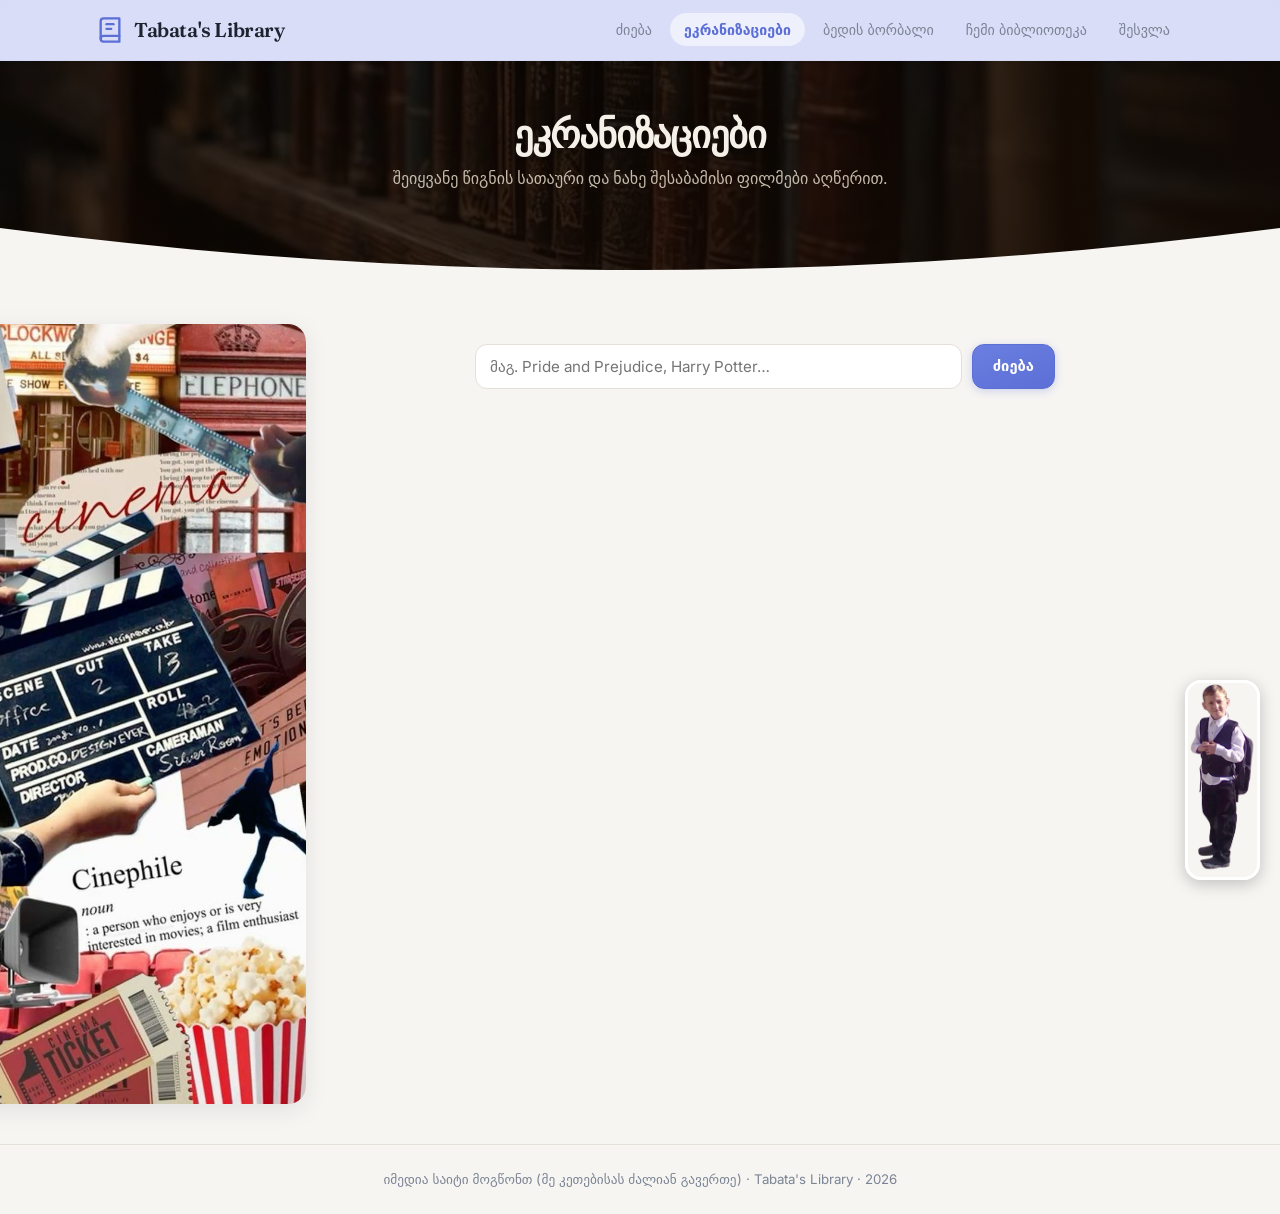
==== commit 846d4b0d: "checking:cheicking" ====
--- a/adaptations.html
+++ b/adaptations.html
@@ -35,6 +35,7 @@
         </ul>
       </div>
     </nav>
+    
   </header>
 
   <div class="adapt-hero">
--- a/css/style.css
+++ b/css/style.css
@@ -35,9 +35,10 @@
 }
 
 
-/* ===== reset ===== */
+/* reset */
 
 *, *::before, *::after { box-sizing: border-box; }
+[hidden] { display: none !important; }
 
 body {
   margin: 0;
@@ -86,11 +87,11 @@
 .feedback--err { color: var(--danger); }
 
 
-/* ===== header ===== */
+/* header */
 
 .site-header {
-  background: rgba(255, 255, 255, 0.92);
-  border-bottom: 1px solid var(--border);
+  background: rgba(207, 213, 248, 0.75);
+  border-bottom: 1px solid var(--accent-mid);
   box-shadow: var(--shadow-sm);
   position: sticky;
   top: 0;
@@ -99,7 +100,7 @@
 }
 
 
-/* ===== nav — Flexbox აქ გამოიყენე ===== */
+/* nav — Flexbox აქ გამოიყენე */
 
 .nav {
   display: flex;
@@ -140,7 +141,7 @@
   color: var(--muted);
   font-weight: 500;
   font-size: 0.88rem;
-  transition: background 0.15s, color 0.15s;
+  transition:  0.15s, color 0.15s;
 }
 
 .nav__link:hover      { background: var(--accent-soft); color: var(--accent); }
@@ -173,13 +174,20 @@
   font-size: 0.88rem;
   font-weight: 500;
   cursor: pointer;
-  transition: background 0.15s, color 0.15s;
+  transition:  0.15s, color 0.15s;
 }
 
 .nav__logout:hover { background: var(--danger-soft); color: var(--danger); }
 
-
-/* ===== hero — მთავარი გვერდი ===== */
+.nav__user-name {
+  padding: 8px 14px;
+  font-size: 0.88rem;
+  font-weight: 600;
+  color: var(--ink);
+}
+
+
+/* hero — მთავარი გვერდი */
 
 .hero-band {
   position: relative;
@@ -245,7 +253,7 @@
   backdrop-filter: blur(12px);
   font-family: inherit;
   color: #f5f0e8;
-  transition: border-color 0.15s, box-shadow 0.15s, background 0.15s;
+  transition: border-color 0.15s, box-shadow 0.15s,  0.15s;
 }
 
 .search__input::placeholder { color: rgba(245,240,232,0.52); }
@@ -268,7 +276,7 @@
   font-family: inherit;
   font-size: 1rem;
   cursor: pointer;
-  transition: background 0.15s, transform 0.12s;
+  transition:  0.15s, transform 0.12s;
   white-space: nowrap;
 }
 
@@ -284,7 +292,7 @@
 .hero-band__wave svg { display: block; width: 100%; height: 72px; }
 
 
-/* ===== ეკრანიზაციების hero ===== */
+/* ეკრანიზაციების hero */
 
 .adapt-hero {
   position: relative;
@@ -325,7 +333,7 @@
 .adapt-hero__wave svg { display: block; width: 100%; height: 56px; }
 
 
-/* ===== ბიბლიოთეკის გვერდის hero ===== */
+/* ბიბლიოთეკის გვერდის hero */
 
 .shelf-hero {
   position: relative;
@@ -371,7 +379,7 @@
 .shelf-hero__wave svg     { display: block; width: 100%; height: 56px; }
 
 
-/* ===== სტატისტიკის ბენდი (ჩემი ბიბლიოთეკა) ===== */
+/* სტატისტიკის ბენდი (ჩემი ბიბლიოთეკა) */
 
 .stats-band {
   background: var(--surface);
@@ -424,7 +432,7 @@
 }
 
 
-/* ===== login გვერდი ===== */
+/* login გვერდი */
 
 body.login-page {
   min-height: 100vh;
@@ -532,7 +540,7 @@
   color: var(--muted);
   font-size: 0.85rem;
   font-weight: 500;
-  transition: background 0.15s, color 0.15s;
+  transition:  0.15s, color 0.15s;
 }
 
 .login-split__nav-link:hover,
@@ -615,7 +623,7 @@
 .form__row--check { margin-top: -2px; margin-bottom: 6px; }
 
 
-/* ===== form ===== */
+/* form */
 
 .form {
   background: var(--surface);
@@ -669,6 +677,47 @@
 
 .select:focus { outline: none; border-color: var(--accent); }
 
+/* ეკრანიზაციების განლაგება */
+.adapt-layout {
+  display: flex;
+  gap: 40px;
+  align-items: flex-start;
+  padding: 40px 0;
+}
+
+.adapt-sidebar {
+  flex: 0 0 400px;
+  position: sticky;
+  top: 70px;
+  margin-left: -190px;
+}
+
+.adapt-sidebar__img {
+  
+  width: 100%;
+  border-radius: var(--radius-lg);
+  box-shadow: var(--shadow-md);
+  object-fit: cover;
+  height: calc(100vh - 120px);
+  max-height: 800px;
+}
+
+.adapt-content {
+  flex: 1;
+  min-width: 0;
+  display: flex;
+  flex-direction: column;
+  align-items: center;
+  padding: 0 32px;
+}
+
+.adapt-content .adapt-search,
+.adapt-content .adapt-picks,
+.adapt-content .films {
+  width: 100%;
+  max-width: 580px;
+}
+
 /* ეკრანიზაციების ძიების ფორმა */
 .adapt-search {
   display: flex;
@@ -712,17 +761,17 @@
 .adapt-picks__btn:hover { border-color: var(--accent); color: var(--accent); }
 
 
-/* ===== results grid — CSS Grid აქ გამოიყენე ===== */
+/* results grid — CSS Grid აქ გამოიყენე */
 
 .grid {
   display: grid;
-  grid-template-columns: repeat(auto-fill, minmax(160px, 1fr));
+  grid-template-columns: repeat(auto-fill, minmax(180px, 1fr));
   gap: 22px;
   padding: 28px 0 64px;
 }
 
 
-/* ===== card ===== */
+/* card */
 
 .card {
   background: var(--surface);
@@ -758,11 +807,11 @@
 .card__year   { font-size: 0.76rem; color: var(--muted); margin-top: 2px; }
 
 
-/* ===== ფილმის ბარათები (ეკრანიზაციები) ===== */
+/* ფილმის ბარათები (ეკრანიზაციები) */
 
 .films {
   display: grid;
-  grid-template-columns: repeat(auto-fill, minmax(210px, 1fr));
+  grid-template-columns: repeat(auto-fill, minmax(170px, 1fr));
   gap: 24px;
   padding: 24px 0 64px;
 }
@@ -862,7 +911,7 @@
 .film-card__link:hover { text-decoration: underline; }
 
 
-/* ===== წიგნის დეტალების გვერდი ===== */
+/* წიგნის დეტალების გვერდი */
 
 .detail {
   display: grid;
@@ -938,7 +987,7 @@
 .back-link:hover { color: var(--accent); }
 
 
-/* ===== saved grid — CSS Grid აქ გამოიყენე ===== */
+/* saved grid — CSS Grid აქ გამოიყენე */
 
 .filter-tabs {
   display: flex;
@@ -957,7 +1006,7 @@
   font-size: 0.85rem;
   font-weight: 500;
   cursor: pointer;
-  transition: border-color 0.15s, background 0.15s, color 0.15s;
+  transition: border-color 0.15s,  0.15s, color 0.15s;
 }
 
 .filter-tab:hover            { border-color: var(--accent-mid); color: var(--accent); background: var(--accent-soft); }
@@ -1026,7 +1075,7 @@
 .shelf-card__actions .select { flex: 1; min-width: 0; }
 
 
-/* ===== buttons ===== */
+/* buttons */
 
 .btn {
   display: inline-flex;
@@ -1071,7 +1120,7 @@
 .btn--small { padding: 7px 14px; font-size: 0.82rem; }
 
 
-/* ===== ჩატვირთვის და შეცდომის მდგომარეობები ===== */
+/* ჩატვირთვის და შეცდომის მდგომარეობები */
 
 .status {
   grid-column: 1 / -1;
@@ -1102,7 +1151,7 @@
 .empty__action { margin-top: 16px; display: inline-flex; }
 
 
-/* ===== footer ===== */
+/* footer */
 
 .site-footer {
   border-top: 1px solid var(--border);
@@ -1112,9 +1161,37 @@
   font-size: 0.83rem;
 }
 
-
-
-/* ===== ბედის ბორბალი (Roulette) ===== */
+.me-corner {
+  position: fixed;
+  bottom: 20px;
+  right: 20px;
+  z-index: 999;
+  width: 75px;
+  box-shadow: 0 4px 16px rgba(0,0,0,0.22);
+  border-radius: 16px;
+  border: 3px solid #fff;
+  transition: transform 0.2s, box-shadow 0.2s;
+  cursor: pointer;
+  line-height: 0;
+}
+
+.me-corner:hover {
+  transform: scale(1.08) rotate(-3deg);
+  box-shadow: 0 8px 28px rgba(0,0,0,0.28);
+}
+
+.me-corner img {
+  width: 100%;
+  height: auto;
+  border-radius: 13px;
+  display: block;
+}
+
+
+
+
+
+/* ბედის ბორბალი (Roulette) */
 
 .rq-hero {
   position: relative;
@@ -1237,7 +1314,7 @@
   font-weight: 500;
   color: var(--ink-2);
   background: var(--surface);
-  transition: border-color 0.15s, background 0.15s, color 0.15s;
+  transition: border-color 0.15s,  0.15s, color 0.15s;
   user-select: none;
 }
 
@@ -1379,7 +1456,7 @@
 
 .rq-another-btn { gap: 8px; }
 
-/* ===== რესპონსიული ===== */
+/* რესპონსიული */
 
 @media (max-width: 860px) {
   .login-split          { grid-template-columns: 1fr; min-height: auto; }
@@ -1391,23 +1468,96 @@
   #login-form-wrap      { border-left: none; padding-left: 0; border-top: 1px solid var(--border); padding-top: 28px; }
 }
 
-@media (max-width: 600px) {
-  /* მობილური */
-  .nav              { flex-direction: column; gap: 10px; align-items: stretch; }
-  .nav__links       { justify-content: center; }
-  .nav__user        { flex-direction: column; align-items: center; gap: 8px; }
-  .nav__user-links  { justify-content: center; }
-  .search           { flex-direction: column; }
-  .adapt-search     { flex-direction: column; }
-  .detail           { grid-template-columns: 1fr; }
-  .detail__cover    { max-width: 180px; }
-  .grid             { grid-template-columns: repeat(2, 1fr); gap: 14px; }
-  .films            { grid-template-columns: 1fr; }
-  .hero__title       { font-size: 2rem; }
-  .adapt-hero__title { font-size: 1.8rem; }
-  .shelf-hero__title { font-size: 1.8rem; }
-  .rq-hero__title    { font-size: 1.8rem; }
-  .stats-band__num   { font-size: 1.6rem; }
+/* burger button (მობილური) */
+
+.nav__burger {
+  display: none;
+  flex-direction: column;
+  justify-content: center;
+  gap: 5px;
+  padding: 8px;
+  background: none;
+  border: none;
+  cursor: pointer;
+  border-radius: 8px;
+}
+
+.nav__burger span {
+  display: block;
+  width: 22px;
+  height: 2px;
+  background: var(--ink);
+  border-radius: 2px;
+  transition: transform 0.2s, opacity 0.2s;
+}
+
+.nav--open .nav__burger span:nth-child(1) { transform: translateY(7px) rotate(45deg); }
+.nav--open .nav__burger span:nth-child(2) { opacity: 0; }
+.nav--open .nav__burger span:nth-child(3) { transform: translateY(-7px) rotate(-45deg); }
+
+@media (max-width: 640px) {
+  /* burger ჩნდება, desktop-ზე ჩართული იყო display:none */
+  .nav__burger { display: flex; }
+
+  /* brand მარცხნივ, burger მარჯვნივ — ერთ ხაზზე */
+  .nav        { flex-wrap: wrap; padding: 12px 16px; }
+  .nav__brand { flex: 1; }
+
+  /* nav links და user div — ბნელი სანამ burger-ს არ დააჭერ */
+  .nav__links,
+  .nav__user {
+    display: none;
+    width: 100%;
+    flex-direction: column;
+    align-items: stretch;
+    padding: 8px 0 12px;
+    border-top: 1px solid var(--border);
+  }
+
+  /* nav--open class-ის დამატებისას ჩნდება
+     [hidden] { display:none !important } იცავს guest/user switching-ს */
+  .nav--open .nav__links,
+  .nav--open .nav__user {
+    display: flex;
+  }
+
+  .nav__link,
+  .nav__logout {
+    width: 100%;
+    border-radius: 8px;
+    text-align: left;
+    padding: 12px 16px;
+    font-size: 0.95rem;
+  }
+
+  .nav__user-links {
+    flex-direction: column;
+    width: 100%;
+    padding: 0;
+    gap: 0;
+  }
+
+  /* ზოგადი მობილური */
+  .search        { flex-direction: column; }
+  .adapt-search  { flex-direction: column; }
+  .adapt-layout  { flex-direction: column; gap: 24px; padding: 24px 0; }
+  .adapt-sidebar { position: static; flex: none; width: 100%; }
+  .adapt-sidebar__img { max-height: 220px; width: 100%; }
+  .detail        { grid-template-columns: 1fr; }
+  .detail__cover { max-width: 180px; }
+  .grid          { grid-template-columns: repeat(2, 1fr); gap: 12px; }
+  .films         { grid-template-columns: 1fr; }
+
+  .hero__title       { font-size: 1.75rem; }
+  .adapt-hero__title { font-size: 1.6rem; }
+  .shelf-hero__title { font-size: 1.6rem; }
+  .rq-hero__title    { font-size: 1.6rem; }
+  .stats-band__num   { font-size: 1.5rem; }
+
+  /* iPhone SE */
+  .container  { padding-inline: 14px; }
+  .card__title  { font-size: 0.82rem; }
+  .card__author { font-size: 0.75rem; }
 }
 
 @media (min-width: 1024px) {
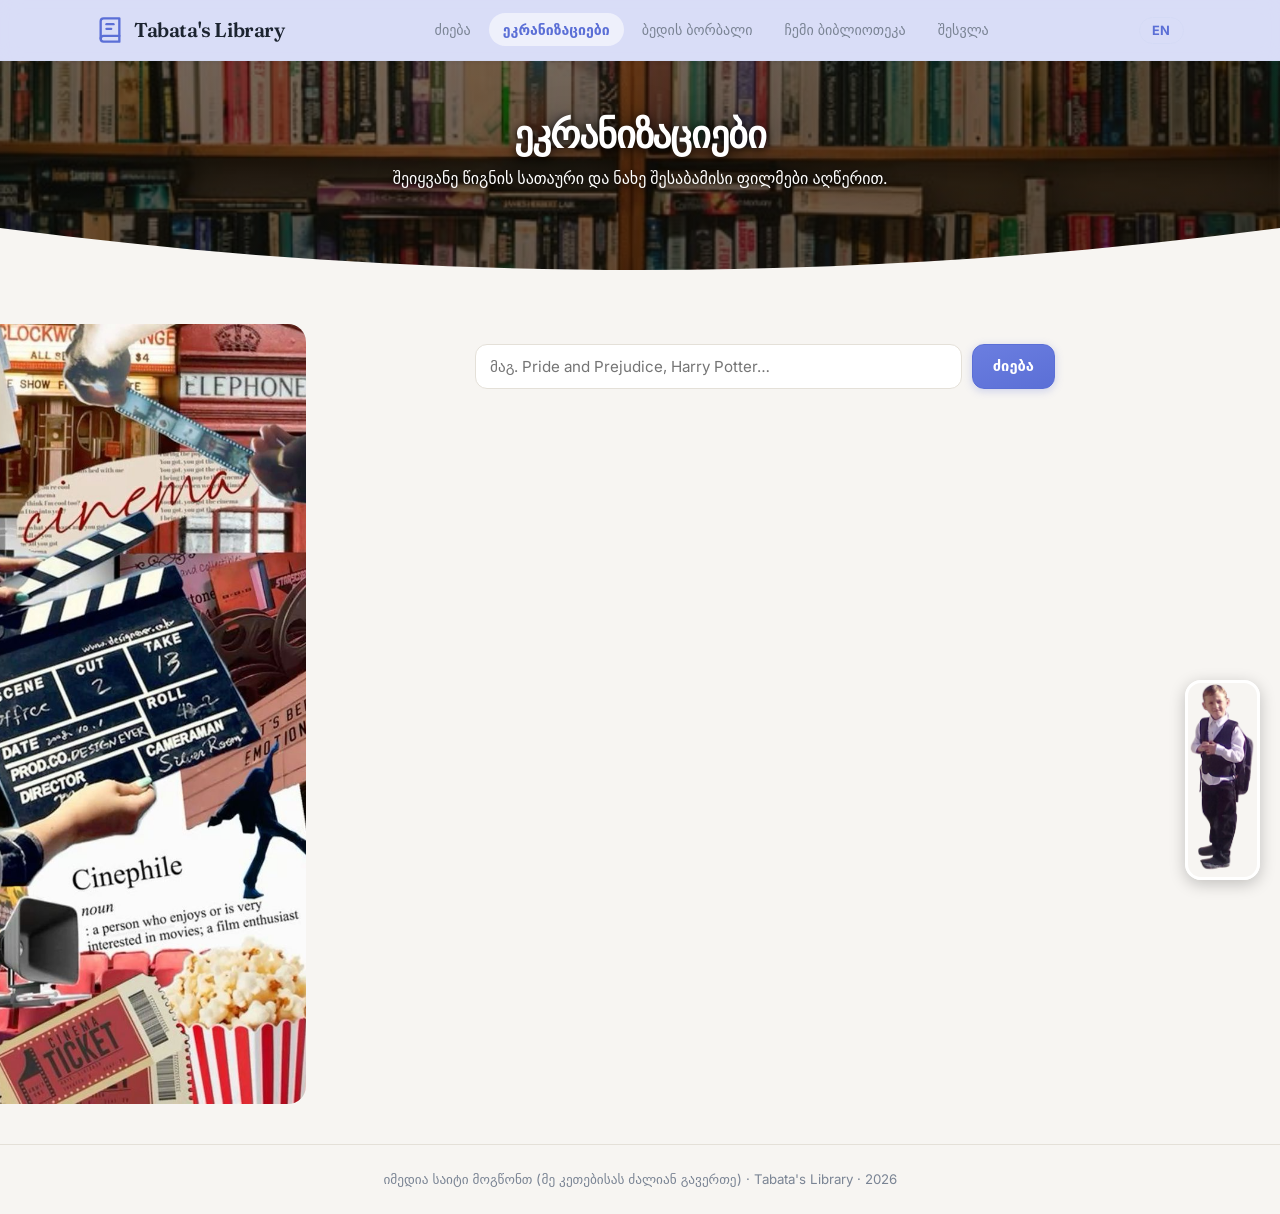
==== commit a0587d0b: "feat : added eng-ka translator" ====
--- a/adaptations.html
+++ b/adaptations.html
@@ -22,18 +22,19 @@
         <span></span><span></span><span></span>
       </button>
       <ul class="nav__links" id="nav-guest" role="list">
-        <li><a class="nav__link" href="index.html">ძიება</a></li>
-        <li><a class="nav__link" href="adaptations.html">ეკრანიზაციები</a></li>
-        <li><a class="nav__link" href="roulette.html">ბედის ბორბალი</a></li>
-        <li><a class="nav__link" href="saved.html">ჩემი ბიბლიოთეკა</a></li>
-        <li id="nav-login-item"><a class="nav__link" href="login.html">შესვლა</a></li>
+        <li><a class="nav__link" href="index.html" data-i18n="nav.search">ძიება</a></li>
+        <li><a class="nav__link" href="adaptations.html" data-i18n="nav.adaptations">ეკრანიზაციები</a></li>
+        <li><a class="nav__link" href="roulette.html" data-i18n="nav.roulette">ბედის ბორბალი</a></li>
+        <li><a class="nav__link" href="saved.html" data-i18n="nav.library">ჩემი ბიბლიოთეკა</a></li>
+        <li id="nav-login-item"><a class="nav__link" href="login.html" data-i18n="nav.login">შესვლა</a></li>
       </ul>
       <div class="nav__user" id="nav-user" hidden>
         <ul class="nav__user-links" role="list">
           <li><span class="nav__user-name" id="nav-user-name"></span></li>
-          <li><button class="nav__logout" id="nav-logout" type="button">გასვლა</button></li>
+          <li><button class="nav__logout" id="nav-logout" type="button" data-i18n="nav.logout">გასვლა</button></li>
         </ul>
       </div>
+      <button class="nav__lang" id="lang-toggle" type="button" aria-label="Switch language">EN</button>
     </nav>
     
   </header>
@@ -41,8 +42,8 @@
   <div class="adapt-hero">
     <div class="adapt-hero__overlay"></div>
     <div class="adapt-hero__content">
-      <h1 class="adapt-hero__title">ეკრანიზაციები</h1>
-      <p class="adapt-hero__sub">შეიყვანე წიგნის სათაური და ნახე შესაბამისი ფილმები აღწერით.</p>
+      <h1 class="adapt-hero__title" data-i18n="adapt.hero.title">ეკრანიზაციები</h1>
+      <p class="adapt-hero__sub" data-i18n="adapt.hero.sub">შეიყვანე წიგნის სათაური და ნახე შესაბამისი ფილმები აღწერით.</p>
     </div>
     <div class="adapt-hero__wave" aria-hidden="true">
       <svg viewBox="0 0 1440 56" xmlns="http://www.w3.org/2000/svg" preserveAspectRatio="none">
@@ -68,10 +69,11 @@
             type="search"
             name="book"
             placeholder="მაგ. Pride and Prejudice, Harry Potter…"
+            data-i18n-placeholder="adapt.search.placeholder"
             required
             minlength="2"
           />
-          <button class="btn" type="submit">ძიება</button>
+          <button class="btn" type="submit" data-i18n="adapt.search.btn">ძიება</button>
         </form>
 
         <div class="adapt-picks" id="adapt-picks" hidden aria-label="შენახული წიგნები"></div>
@@ -83,12 +85,12 @@
 
   </main>
 
-  <footer class="site-footer">
+  <footer class="site-footer" data-i18n="footer">
     იმედია საიტი მოგწონთ (მე კეთებისას ძალიან გავერთე) · Tabata's Library · 2026
   </footer>
 
-  
-  <div class="me-corner" title="გამარჯობა! 👋"><img src="assets/me.png" alt="Tabata" /></div>
+
+  <div class="me-corner" data-i18n-title="me.corner" title="გამარჯობა! 👋"><img src="assets/me.png" alt="Tabata" /></div>
   <script type="module" src="js/main.js"></script>
   <script type="module" src="js/adaptations.js"></script>
 </body>
--- a/css/style.css
+++ b/css/style.css
@@ -186,6 +186,23 @@
   color: var(--ink);
 }
 
+.nav__lang {
+  padding: 5px 12px;
+  border-radius: 999px;
+  border: 1.5px solid var(--accent-mid);
+  background: transparent;
+  color: var(--accent);
+  font-family: inherit;
+  font-size: 0.8rem;
+  font-weight: 700;
+  cursor: pointer;
+  letter-spacing: 0.05em;
+  flex-shrink: 0;
+  transition: background 0.15s, color 0.15s, border-color 0.15s;
+}
+
+.nav__lang:hover { background: var(--accent-soft); border-color: var(--accent); }
+
 
 /* hero — მთავარი გვერდი */
 
@@ -296,7 +313,7 @@
 
 .adapt-hero {
   position: relative;
-  background-image: url('../assets/bg-shelf-dark.jpg');
+  background-image: url('../assets/biblioteka.jpg');
   background-size: cover;
   background-position: center 55%;
   overflow: hidden;
@@ -305,7 +322,7 @@
 .adapt-hero__overlay {
   position: absolute;
   inset: 0;
-  background: linear-gradient(160deg, rgba(8,5,2,0.75) 0%, rgba(20,10,4,0.85) 100%);
+  background: linear-gradient(160deg, rgba(8,5,2,0.55) 0%, rgba(20,10,4,0.65) 100%);
 }
 
 .adapt-hero__content {
@@ -323,11 +340,16 @@
   margin: 0 0 10px;
   letter-spacing: -0.03em;
   line-height: 1.12;
-  color: #f5f0e8;
-  text-shadow: 0 2px 20px rgba(0,0,0,0.5);
-}
-
-.adapt-hero__sub { margin: 0; color: rgba(245,235,215,0.78); font-size: 1rem; }
+  color: #ffffff;
+  text-shadow: 0 2px 8px rgba(0,0,0,0.9), 0 4px 32px rgba(0,0,0,0.7);
+}
+
+.adapt-hero__sub {
+  margin: 0;
+  color: #ffffff;
+  font-size: 1rem;
+  text-shadow: 0 1px 6px rgba(0,0,0,0.85), 0 2px 16px rgba(0,0,0,0.6);
+}
 
 .adapt-hero__wave { position: relative; z-index: 1; line-height: 0; }
 .adapt-hero__wave svg { display: block; width: 100%; height: 56px; }
@@ -531,6 +553,7 @@
   border-bottom: 1px solid var(--border);
   flex-wrap: wrap;
   flex-shrink: 0;
+  align-items: center;
 }
 
 .login-split__nav-link {
@@ -687,19 +710,23 @@
 
 .adapt-sidebar {
   flex: 0 0 400px;
+  align-self: flex-start;
   position: sticky;
-  top: 70px;
+  top: 66px;
   margin-left: -190px;
+  overflow: hidden;
+  border-radius: var(--radius-lg);
+  max-height: calc(100vh - 80px);
 }
 
 .adapt-sidebar__img {
-  
   width: 100%;
-  border-radius: var(--radius-lg);
-  box-shadow: var(--shadow-md);
+  border-radius: 0;
+  box-shadow: none;
   object-fit: cover;
-  height: calc(100vh - 120px);
-  max-height: 800px;
+  height: calc(100vh - 80px);
+  max-height: 780px;
+  display: block;
 }
 
 .adapt-content {
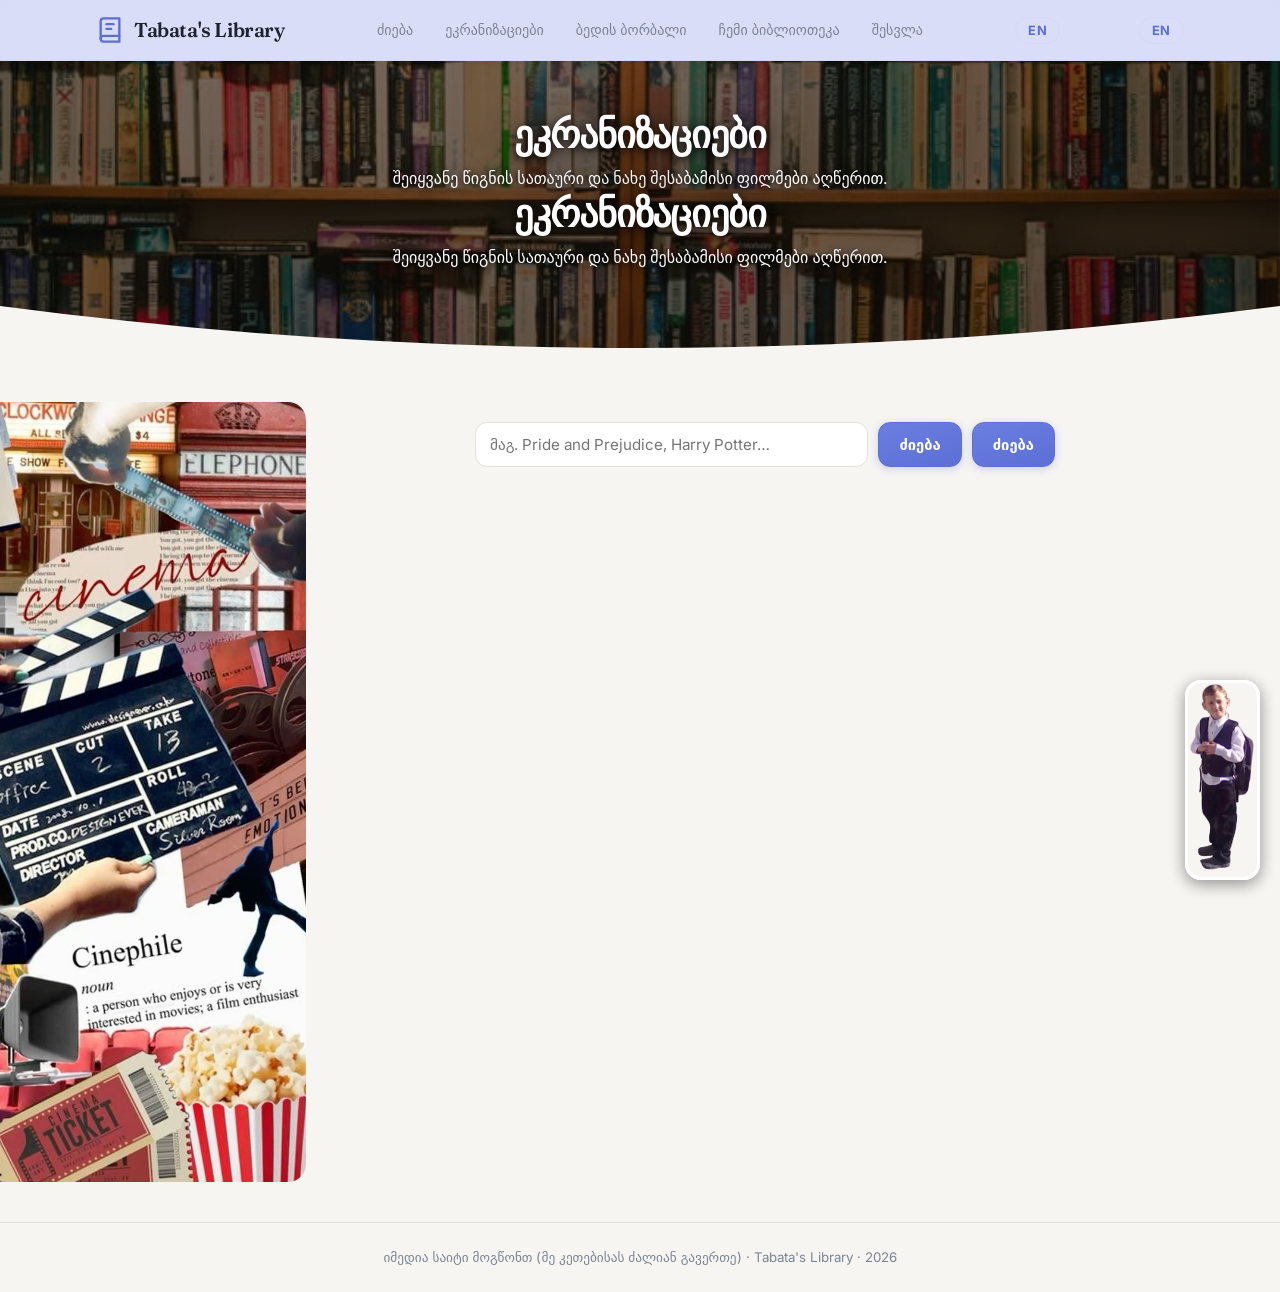
==== commit 5735d048: "fix: bug fixes" ====
--- a/adaptations.html
+++ b/adaptations.html
@@ -25,15 +25,17 @@
         <li><a class="nav__link" href="index.html" data-i18n="nav.search">ძიება</a></li>
         <li><a class="nav__link" href="adaptations.html" data-i18n="nav.adaptations">ეკრანიზაციები</a></li>
         <li><a class="nav__link" href="roulette.html" data-i18n="nav.roulette">ბედის ბორბალი</a></li>
-        <li><a class="nav__link" href="saved.html" data-i18n="nav.library">ჩემი ბიბლიოთეკა</a></li>
+        <li><a class="nav__link" href="saved.html" data-i18n="nav.saved">ჩემი ბიბლიოთეკა</a></li>
         <li id="nav-login-item"><a class="nav__link" href="login.html" data-i18n="nav.login">შესვლა</a></li>
       </ul>
       <div class="nav__user" id="nav-user" hidden>
         <ul class="nav__user-links" role="list">
           <li><span class="nav__user-name" id="nav-user-name"></span></li>
           <li><button class="nav__logout" id="nav-logout" type="button" data-i18n="nav.logout">გასვლა</button></li>
+          <li><button class="nav__logout" id="nav-logout" type="button" data-i18n="nav.logout">გასვლა</button></li>
         </ul>
       </div>
+      <button class="nav__lang" id="lang-toggle" type="button" aria-label="Switch language">EN</button>
       <button class="nav__lang" id="lang-toggle" type="button" aria-label="Switch language">EN</button>
     </nav>
     
@@ -42,6 +44,8 @@
   <div class="adapt-hero">
     <div class="adapt-hero__overlay"></div>
     <div class="adapt-hero__content">
+      <h1 class="adapt-hero__title" data-i18n="adapt.hero.title">ეკრანიზაციები</h1>
+      <p class="adapt-hero__sub" data-i18n="adapt.hero.sub">შეიყვანე წიგნის სათაური და ნახე შესაბამისი ფილმები აღწერით.</p>
       <h1 class="adapt-hero__title" data-i18n="adapt.hero.title">ეკრანიზაციები</h1>
       <p class="adapt-hero__sub" data-i18n="adapt.hero.sub">შეიყვანე წიგნის სათაური და ნახე შესაბამისი ფილმები აღწერით.</p>
     </div>
@@ -72,7 +76,9 @@
             data-i18n-placeholder="adapt.search.placeholder"
             required
             minlength="2"
+            data-i18n-placeholder="adapt.placeholder"
           />
+          <button class="btn" type="submit" data-i18n="adapt.search.btn">ძიება</button>
           <button class="btn" type="submit" data-i18n="adapt.search.btn">ძიება</button>
         </form>
 
@@ -85,13 +91,14 @@
 
   </main>
 
-  <footer class="site-footer" data-i18n="footer">
+  <footer class="site-footer" data-i18n="footer.text">
     იმედია საიტი მოგწონთ (მე კეთებისას ძალიან გავერთე) · Tabata's Library · 2026
   </footer>
 
 
   <div class="me-corner" data-i18n-title="me.corner" title="გამარჯობა! 👋"><img src="assets/me.png" alt="Tabata" /></div>
+
+  <div class="me-corner" data-i18n-title="me.corner" title="გამარჯობა! 👋"><img src="assets/me.png" alt="Tabata" /></div>
   <script type="module" src="js/main.js"></script>
-  <script type="module" src="js/adaptations.js"></script>
 </body>
 </html>
--- a/css/style.css
+++ b/css/style.css
@@ -112,80 +112,6 @@
   margin: 0 auto;
 }
 
-.nav__brand {
-  display: flex;
-  align-items: center;
-  gap: 10px;
-  font-family: var(--font-head);
-  font-size: 1.25rem;
-  font-weight: 600;
-  color: var(--ink);
-  text-decoration: none;
-  letter-spacing: -0.02em;
-}
-
-.nav__links {
-  display: flex;
-  gap: 4px;
-  list-style: none;
-  margin: 0;
-  padding: 0;
-  flex-wrap: wrap;
-  justify-content: flex-end;
-}
-
-.nav__link {
-  padding: 8px 14px;
-  border-radius: 999px;
-  text-decoration: none;
-  color: var(--muted);
-  font-weight: 500;
-  font-size: 0.88rem;
-  transition:  0.15s, color 0.15s;
-}
-
-.nav__link:hover      { background: var(--accent-soft); color: var(--accent); }
-.nav__link--active    { color: var(--accent); background: var(--accent-soft); font-weight: 600; }
-
-.nav__user {
-  display: flex;
-  align-items: center;
-  gap: 16px;
-  flex-wrap: wrap;
-  justify-content: flex-end;
-}
-
-.nav__user-links {
-  display: flex;
-  gap: 4px;
-  list-style: none;
-  margin: 0;
-  padding: 0;
-  flex-wrap: wrap;
-}
-
-.nav__logout {
-  padding: 8px 14px;
-  border-radius: 999px;
-  border: none;
-  background: transparent;
-  color: var(--muted);
-  font-family: inherit;
-  font-size: 0.88rem;
-  font-weight: 500;
-  cursor: pointer;
-  transition:  0.15s, color 0.15s;
-}
-
-.nav__logout:hover { background: var(--danger-soft); color: var(--danger); }
-
-.nav__user-name {
-  padding: 8px 14px;
-  font-size: 0.88rem;
-  font-weight: 600;
-  color: var(--ink);
-}
-
 .nav__lang {
   padding: 5px 12px;
   border-radius: 999px;
@@ -200,6 +126,96 @@
   flex-shrink: 0;
   transition: background 0.15s, color 0.15s, border-color 0.15s;
 }
+.nav__lang:hover { background: var(--accent-soft); border-color: var(--accent); }
+
+.nav__brand {
+  display: flex;
+  align-items: center;
+  gap: 10px;
+  font-family: var(--font-head);
+  font-size: 1.25rem;
+  font-weight: 600;
+  color: var(--ink);
+  text-decoration: none;
+  letter-spacing: -0.02em;
+}
+
+.nav__links {
+  display: flex;
+  gap: 4px;
+  list-style: none;
+  margin: 0;
+  padding: 0;
+  flex-wrap: wrap;
+  justify-content: flex-end;
+}
+
+.nav__link {
+  padding: 8px 14px;
+  border-radius: 999px;
+  text-decoration: none;
+  color: var(--muted);
+  font-weight: 500;
+  font-size: 0.88rem;
+  transition:  0.15s, color 0.15s;
+}
+
+.nav__link:hover      { background: var(--accent-soft); color: var(--accent); }
+.nav__link--active    { color: var(--accent); background: var(--accent-soft); font-weight: 600; }
+
+.nav__user {
+  display: flex;
+  align-items: center;
+  gap: 16px;
+  flex-wrap: wrap;
+  justify-content: flex-end;
+}
+
+.nav__user-links {
+  display: flex;
+  gap: 4px;
+  list-style: none;
+  margin: 0;
+  padding: 0;
+  flex-wrap: wrap;
+}
+
+.nav__logout {
+  padding: 8px 14px;
+  border-radius: 999px;
+  border: none;
+  background: transparent;
+  color: var(--muted);
+  font-family: inherit;
+  font-size: 0.88rem;
+  font-weight: 500;
+  cursor: pointer;
+  transition:  0.15s, color 0.15s;
+}
+
+.nav__logout:hover { background: var(--danger-soft); color: var(--danger); }
+
+.nav__user-name {
+  padding: 8px 14px;
+  font-size: 0.88rem;
+  font-weight: 600;
+  color: var(--ink);
+}
+
+.nav__lang {
+  padding: 5px 12px;
+  border-radius: 999px;
+  border: 1.5px solid var(--accent-mid);
+  background: transparent;
+  color: var(--accent);
+  font-family: inherit;
+  font-size: 0.8rem;
+  font-weight: 700;
+  cursor: pointer;
+  letter-spacing: 0.05em;
+  flex-shrink: 0;
+  transition: background 0.15s, color 0.15s, border-color 0.15s;
+}
 
 .nav__lang:hover { background: var(--accent-soft); border-color: var(--accent); }
 
@@ -548,6 +564,7 @@
 
 .login-split__nav {
   display: flex;
+  align-items: center;
   gap: 4px;
   padding: 12px 20px;
   border-bottom: 1px solid var(--border);
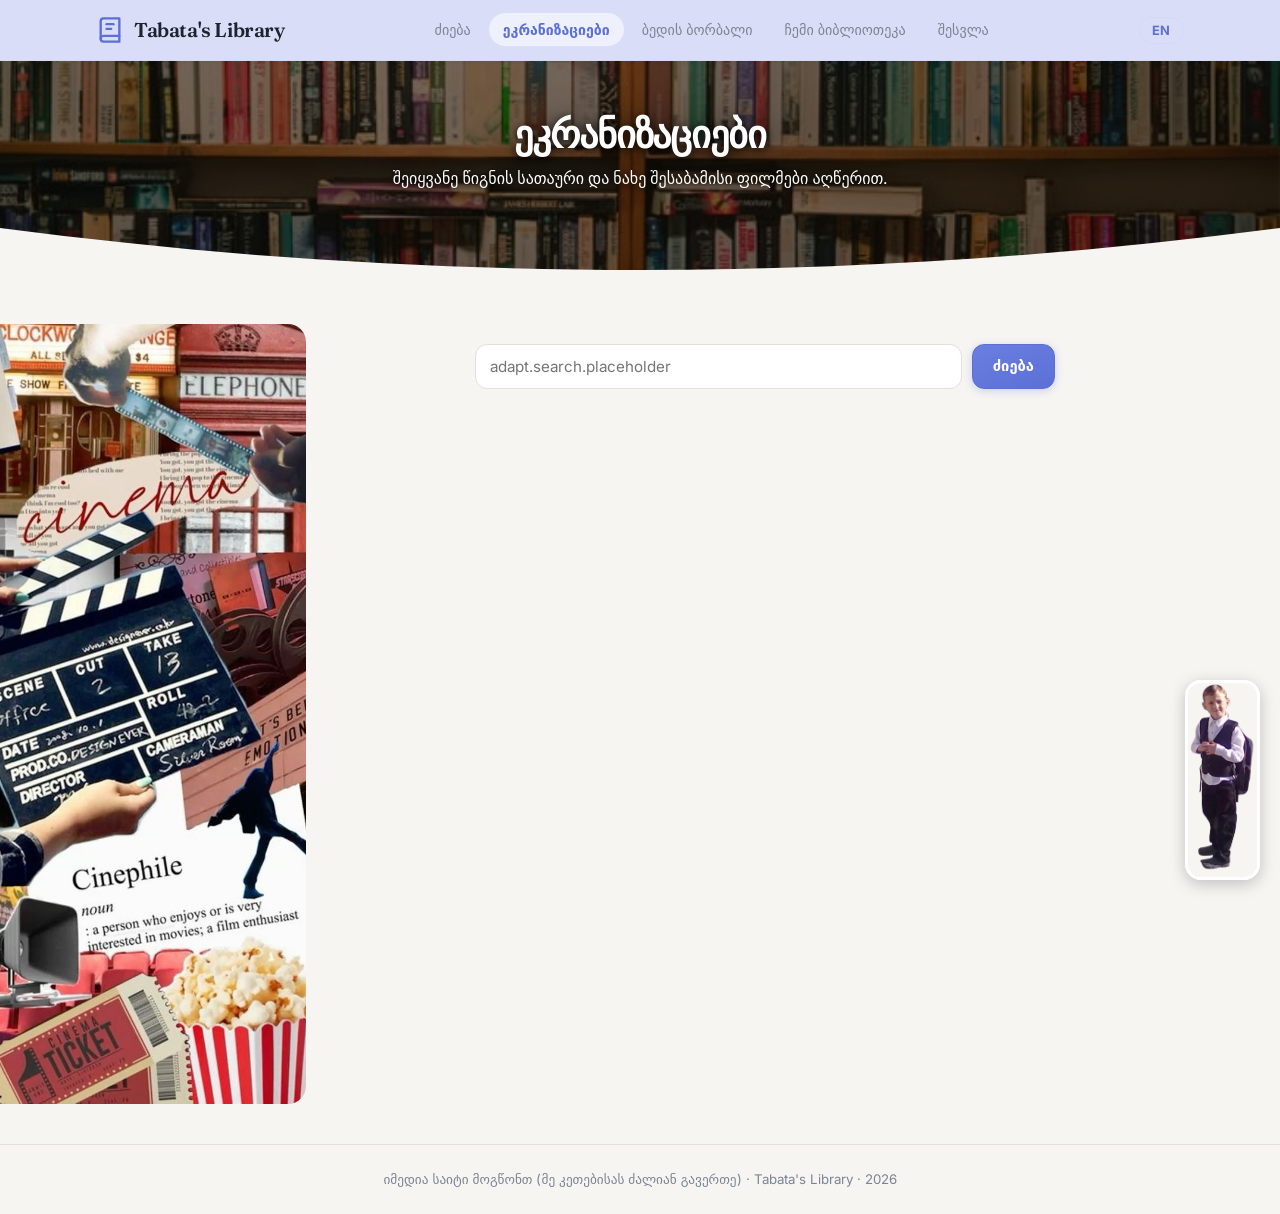
==== commit 306c2ca3: "fix : final bug fixes i guess" ====
--- a/adaptations.html
+++ b/adaptations.html
@@ -32,10 +32,8 @@
         <ul class="nav__user-links" role="list">
           <li><span class="nav__user-name" id="nav-user-name"></span></li>
           <li><button class="nav__logout" id="nav-logout" type="button" data-i18n="nav.logout">გასვლა</button></li>
-          <li><button class="nav__logout" id="nav-logout" type="button" data-i18n="nav.logout">გასვლა</button></li>
         </ul>
       </div>
-      <button class="nav__lang" id="lang-toggle" type="button" aria-label="Switch language">EN</button>
       <button class="nav__lang" id="lang-toggle" type="button" aria-label="Switch language">EN</button>
     </nav>
     
@@ -44,8 +42,6 @@
   <div class="adapt-hero">
     <div class="adapt-hero__overlay"></div>
     <div class="adapt-hero__content">
-      <h1 class="adapt-hero__title" data-i18n="adapt.hero.title">ეკრანიზაციები</h1>
-      <p class="adapt-hero__sub" data-i18n="adapt.hero.sub">შეიყვანე წიგნის სათაური და ნახე შესაბამისი ფილმები აღწერით.</p>
       <h1 class="adapt-hero__title" data-i18n="adapt.hero.title">ეკრანიზაციები</h1>
       <p class="adapt-hero__sub" data-i18n="adapt.hero.sub">შეიყვანე წიგნის სათაური და ნახე შესაბამისი ფილმები აღწერით.</p>
     </div>
@@ -76,9 +72,7 @@
             data-i18n-placeholder="adapt.search.placeholder"
             required
             minlength="2"
-            data-i18n-placeholder="adapt.placeholder"
           />
-          <button class="btn" type="submit" data-i18n="adapt.search.btn">ძიება</button>
           <button class="btn" type="submit" data-i18n="adapt.search.btn">ძიება</button>
         </form>
 
@@ -97,8 +91,6 @@
 
 
   <div class="me-corner" data-i18n-title="me.corner" title="გამარჯობა! 👋"><img src="assets/me.png" alt="Tabata" /></div>
-
-  <div class="me-corner" data-i18n-title="me.corner" title="გამარჯობა! 👋"><img src="assets/me.png" alt="Tabata" /></div>
   <script type="module" src="js/main.js"></script>
 </body>
 </html>
